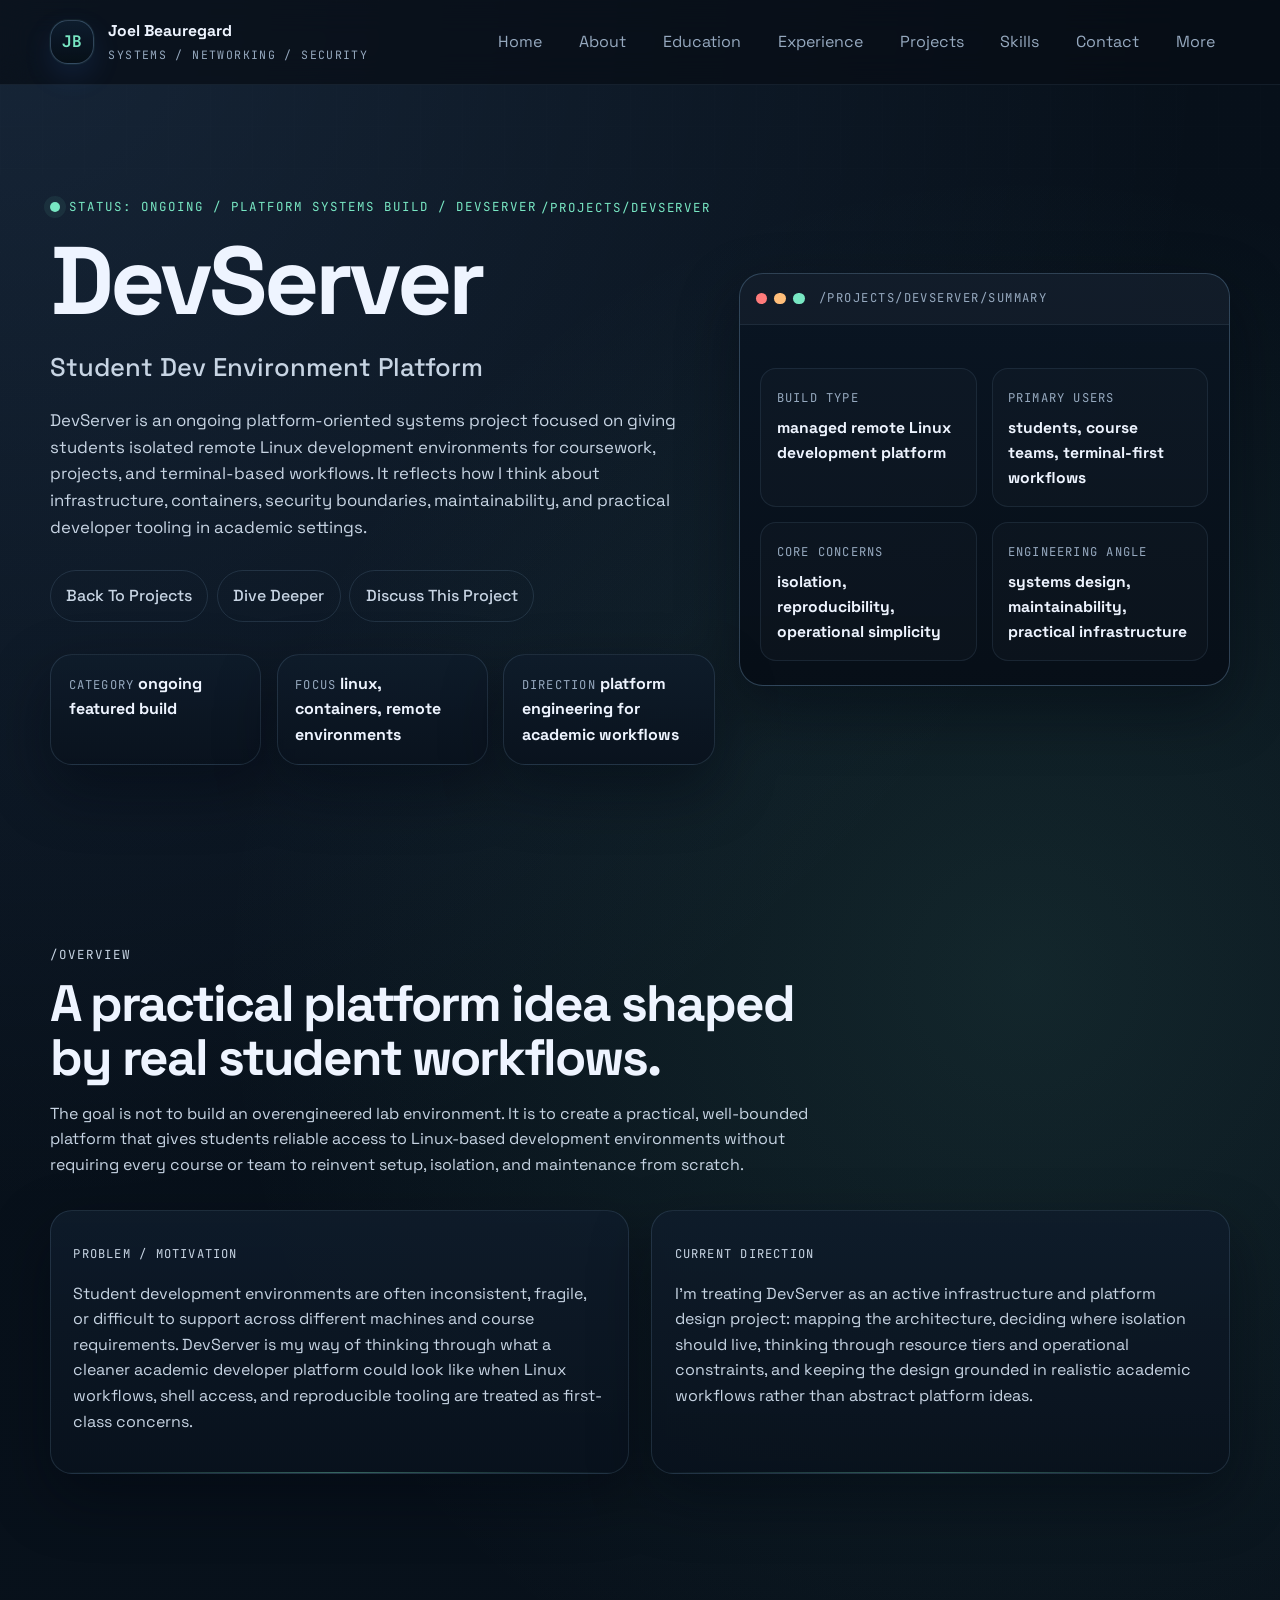
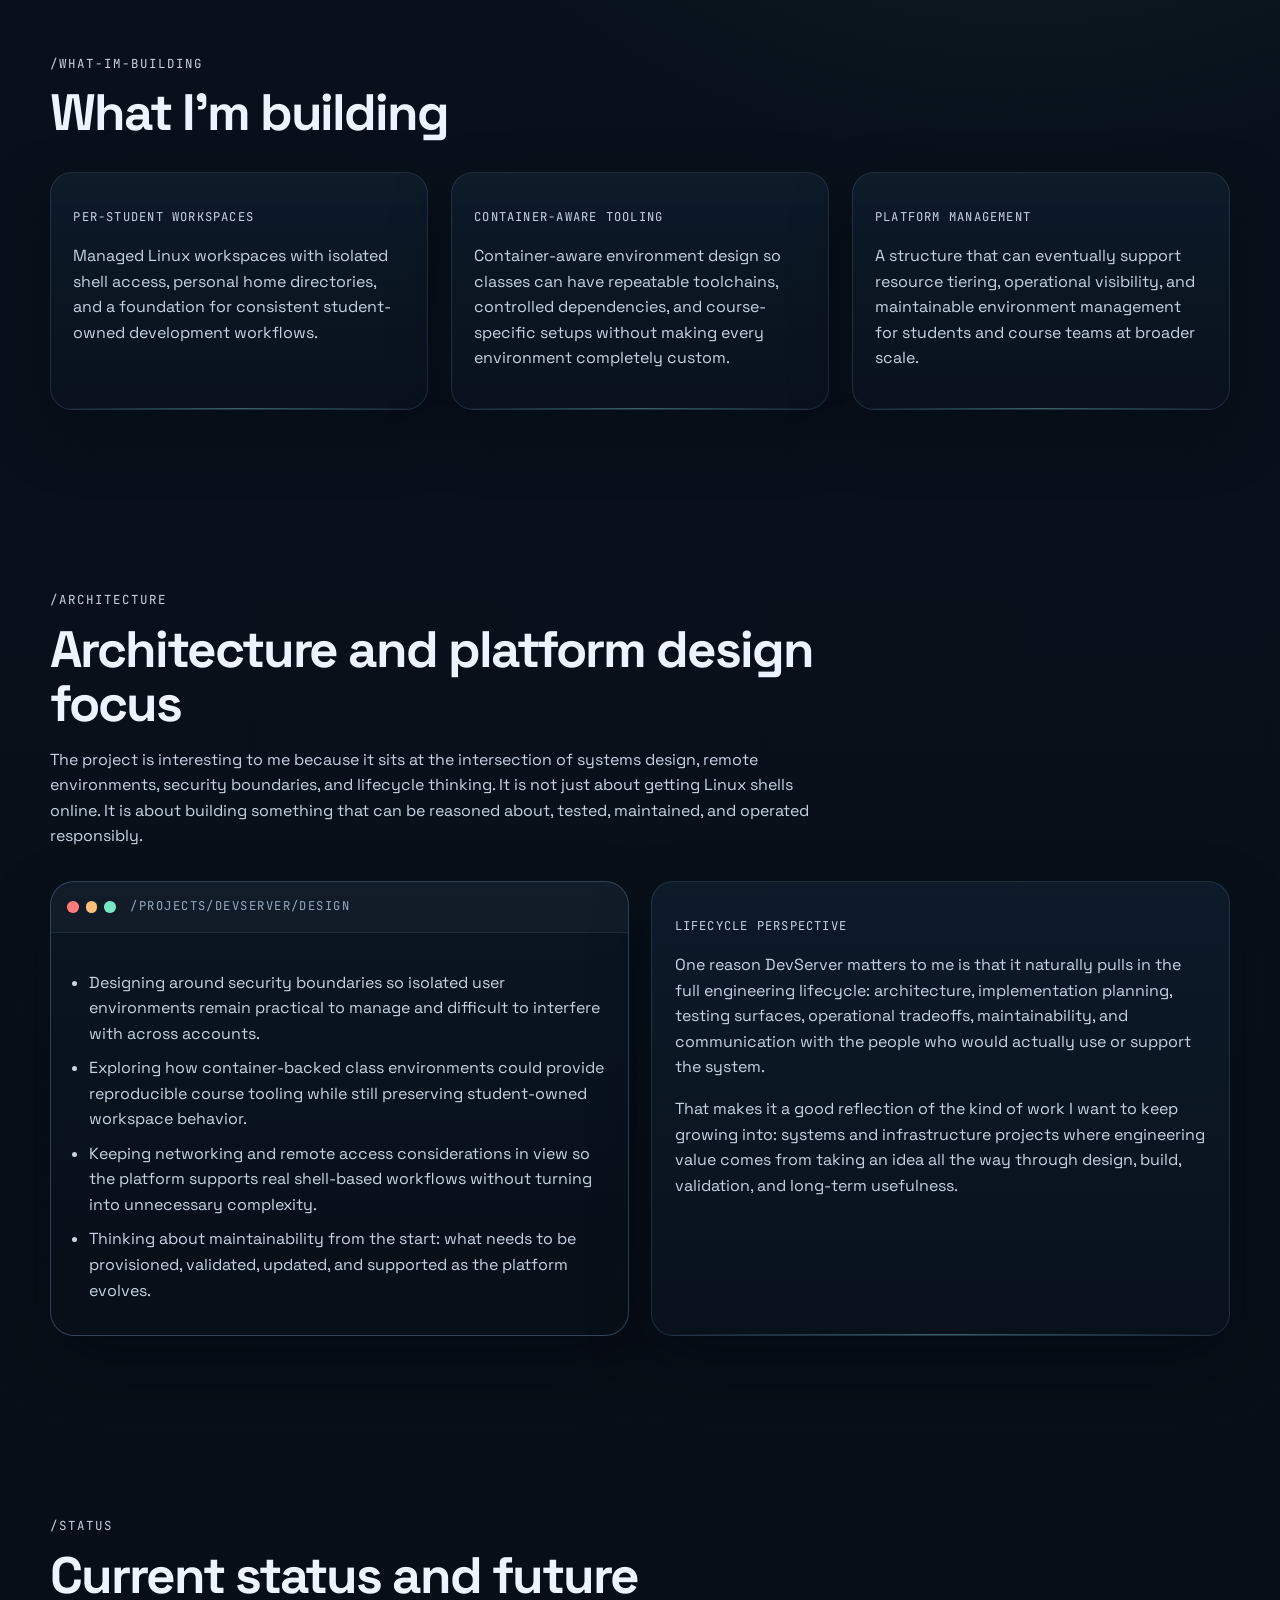
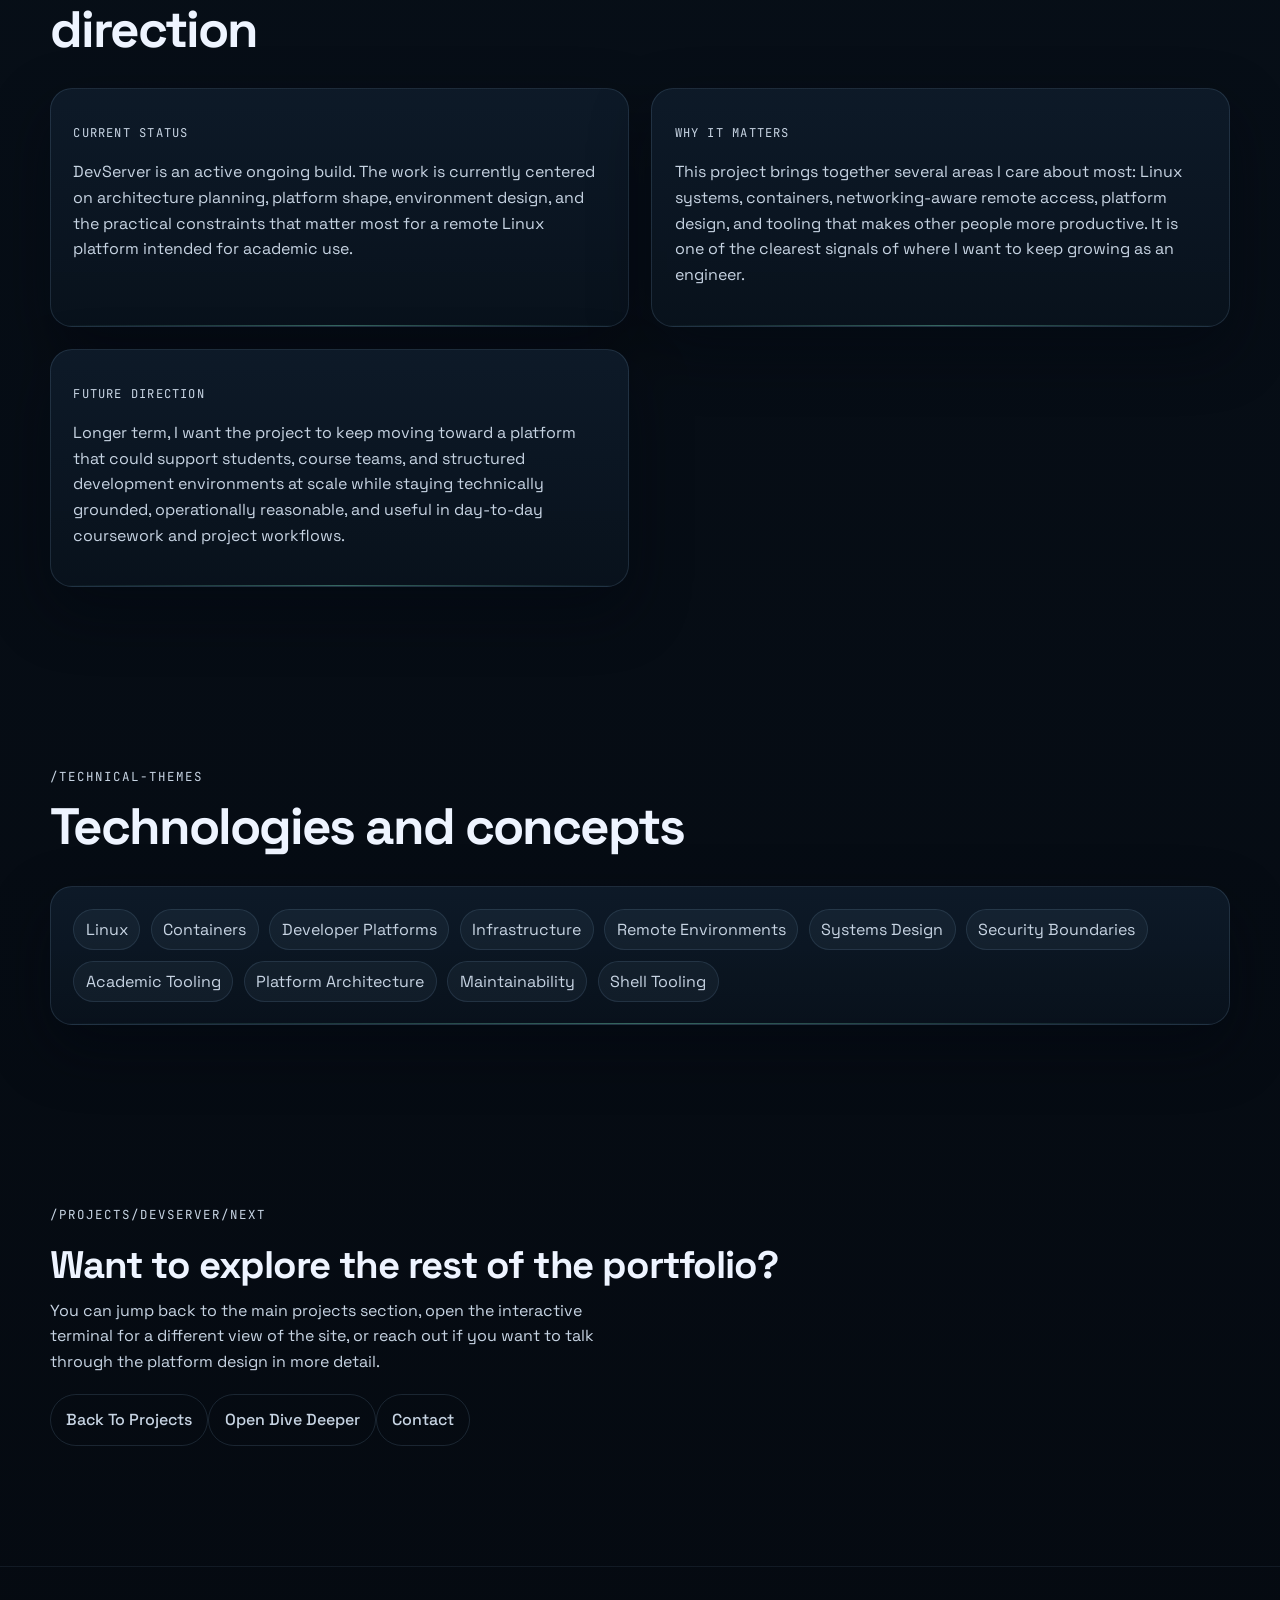
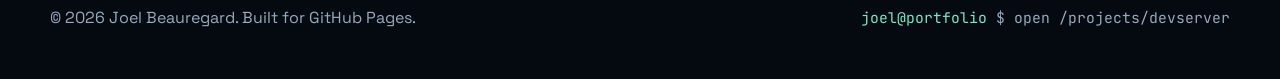
==== projects/devserver/index.html @ 2fd23ea9 "Added devserver page" ====
<!DOCTYPE html>
<html lang="en">
<head>
  <meta charset="UTF-8">
  <meta name="viewport" content="width=device-width, initial-scale=1.0">
  <meta
    name="description"
    content="DevServer is Joel Beauregard's ongoing student developer environment platform focused on isolated, unified, and remote Linux workspaces, containers, platform design, and practical academic developer tooling."
  >
  <title>Joel Beauregard | DevServer</title>
  <link rel="preconnect" href="https://fonts.googleapis.com">
  <link rel="preconnect" href="https://fonts.gstatic.com" crossorigin>
  <link
    href="https://fonts.googleapis.com/css2?family=Space+Grotesk:wght@400;500;700&family=JetBrains+Mono:wght@400;500;700&display=swap"
    rel="stylesheet"
  >
  <link rel="stylesheet" href="../../styles.css?v=20260318a">
</head>
<body>
  <div class="page-shell">
    <header class="site-header" id="top">
      <nav class="nav container" aria-label="Primary">
        <a class="brand" href="../../index.html" aria-label="Joel Beauregard home">
          <span class="brand-mark">JB</span>
          <span class="brand-text">
            <strong>Joel Beauregard</strong>
            <span>systems / networking / security</span>
          </span>
        </a>

        <button
          class="nav-toggle"
          type="button"
          aria-expanded="false"
          aria-controls="nav-menu"
          aria-label="Toggle navigation"
        >
          <span></span>
          <span></span>
          <span></span>
        </button>

        <div class="nav-menu" id="nav-menu">
          <a href="../../index.html">Home</a>
          <a href="../../index.html#about">About</a>
          <a href="../../index.html#education">Education</a>
          <a href="../../index.html#experience">Experience</a>
          <a href="../../index.html#projects">Projects</a>
          <a href="../../index.html#skills">Skills</a>
          <a href="../../index.html#contact">Contact</a>
          <details class="nav-dropdown">
            <summary>More</summary>
            <div class="nav-dropdown-menu">
              <a class="active" href="./">DevServer</a>
              <a href="../../dive-deeper.html">Dive Deeper</a>
            </div>
          </details>
        </div>
      </nav>
    </header>

    <main>
      <section class="hero section" aria-labelledby="devserver-title">
        <div class="container project-detail-hero">
          <div class="hero-copy">
            <p class="section-kicker">
              <span class="status-dot"></span>
              status: ongoing / platform systems build / devserver
            </p>
            <p class="section-label">/projects/devserver</p>
            <h1 id="devserver-title">DevServer</h1>
            <p class="hero-headline">Student Dev Environment Platform</p>
            <p class="hero-summary">
              DevServer is an ongoing platform-oriented systems project focused on giving students isolated remote Linux development environments for coursework, projects, and terminal-based workflows. It reflects how I think about infrastructure, containers, security boundaries, maintainability, and practical developer tooling in academic settings.
            </p>

            <div class="hero-cta">
              <a class="button button-primary" href="../../index.html#projects">Back To Projects</a>
              <a class="button button-secondary" href="../../dive-deeper.html">Dive Deeper</a>
              <a class="button button-ghost" href="../../index.html#contact">Discuss This Project</a>
            </div>

            <ul class="hero-metrics" aria-label="DevServer highlights">
              <li>
                <span class="metric-label">category</span>
                <strong>ongoing featured build</strong>
              </li>
              <li>
                <span class="metric-label">focus</span>
                <strong>linux, containers, remote environments</strong>
              </li>
              <li>
                <span class="metric-label">direction</span>
                <strong>platform engineering for academic workflows</strong>
              </li>
            </ul>
          </div>

          <aside class="terminal-panel hero-panel" aria-label="DevServer summary panel">
            <div class="panel-header">
              <span class="panel-dot panel-dot-red"></span>
              <span class="panel-dot panel-dot-amber"></span>
              <span class="panel-dot panel-dot-green"></span>
              <span class="panel-title">/projects/devserver/summary</span>
            </div>
            <div class="panel-body">
              <div class="status-grid">
                <article>
                  <span class="mini-label">build type</span>
                  <strong>managed remote Linux development platform</strong>
                </article>
                <article>
                  <span class="mini-label">primary users</span>
                  <strong>students, course teams, terminal-first workflows</strong>
                </article>
                <article>
                  <span class="mini-label">core concerns</span>
                  <strong>isolation, reproducibility, operational simplicity</strong>
                </article>
                <article>
                  <span class="mini-label">engineering angle</span>
                  <strong>systems design, maintainability, practical infrastructure</strong>
                </article>
              </div>
            </div>
          </aside>
        </div>
      </section>

      <section class="section" aria-labelledby="overview-title">
        <div class="container">
          <div class="section-heading">
            <p class="section-label">/overview</p>
            <h2 id="overview-title">A practical platform idea shaped by real student workflows.</h2>
            <p>
              The goal is not to build an overengineered lab environment. It is to create a practical, well-bounded platform that gives students reliable access to Linux-based development environments without requiring every course or team to reinvent setup, isolation, and maintenance from scratch.
            </p>
          </div>

          <div class="detail-grid">
            <article class="surface-card reveal">
              <p class="card-label">Problem / Motivation</p>
              <p>
                Student development environments are often inconsistent, fragile, or difficult to support across different machines and course requirements. DevServer is my way of thinking through what a cleaner academic developer platform could look like when Linux workflows, shell access, and reproducible tooling are treated as first-class concerns.
              </p>
            </article>

            <article class="surface-card reveal">
              <p class="card-label">Current Direction</p>
              <p>
                I’m treating DevServer as an active infrastructure and platform design project: mapping the architecture, deciding where isolation should live, thinking through resource tiers and operational constraints, and keeping the design grounded in realistic academic workflows rather than abstract platform ideas.
              </p>
            </article>
          </div>
        </div>
      </section>

      <section class="section" aria-labelledby="building-title">
        <div class="container">
          <div class="section-heading">
            <p class="section-label">/what-im-building</p>
            <h2 id="building-title">What I’m building</h2>
          </div>

          <div class="detail-grid detail-grid-three">
            <article class="surface-card reveal">
              <p class="card-label">Per-Student Workspaces</p>
              <p>
                Managed Linux workspaces with isolated shell access, personal home directories, and a foundation for consistent student-owned development workflows.
              </p>
            </article>

            <article class="surface-card reveal">
              <p class="card-label">Container-Aware Tooling</p>
              <p>
                Container-aware environment design so classes can have repeatable toolchains, controlled dependencies, and course-specific setups without making every environment completely custom.
              </p>
            </article>

            <article class="surface-card reveal">
              <p class="card-label">Platform Management</p>
              <p>
                A structure that can eventually support resource tiering, operational visibility, and maintainable environment management for students and course teams at broader scale.
              </p>
            </article>
          </div>
        </div>
      </section>

      <section class="section" aria-labelledby="architecture-title">
        <div class="container">
          <div class="section-heading">
            <p class="section-label">/architecture</p>
            <h2 id="architecture-title">Architecture and platform design focus</h2>
            <p>
              The project is interesting to me because it sits at the intersection of systems design, remote environments, security boundaries, and lifecycle thinking. It is not just about getting Linux shells online. It is about building something that can be reasoned about, tested, maintained, and operated responsibly.
            </p>
          </div>

          <div class="detail-grid">
            <article class="terminal-panel reveal">
              <div class="panel-header">
                <span class="panel-dot panel-dot-red"></span>
                <span class="panel-dot panel-dot-amber"></span>
                <span class="panel-dot panel-dot-green"></span>
                <span class="panel-title">/projects/devserver/design</span>
              </div>
              <div class="panel-body">
                <ul class="experience-points">
                  <li>Designing around security boundaries so isolated user environments remain practical to manage and difficult to interfere with across accounts.</li>
                  <li>Exploring how container-backed class environments could provide reproducible course tooling while still preserving student-owned workspace behavior.</li>
                  <li>Keeping networking and remote access considerations in view so the platform supports real shell-based workflows without turning into unnecessary complexity.</li>
                  <li>Thinking about maintainability from the start: what needs to be provisioned, validated, updated, and supported as the platform evolves.</li>
                </ul>
              </div>
            </article>

            <article class="surface-card reveal">
              <p class="card-label">Lifecycle Perspective</p>
              <p>
                One reason DevServer matters to me is that it naturally pulls in the full engineering lifecycle: architecture, implementation planning, testing surfaces, operational tradeoffs, maintainability, and communication with the people who would actually use or support the system.
              </p>
              <p>
                That makes it a good reflection of the kind of work I want to keep growing into: systems and infrastructure projects where engineering value comes from taking an idea all the way through design, build, validation, and long-term usefulness.
              </p>
            </article>
          </div>
        </div>
      </section>

      <section class="section" aria-labelledby="status-title">
        <div class="container">
          <div class="section-heading">
            <p class="section-label">/status</p>
            <h2 id="status-title">Current status and future direction</h2>
          </div>

          <div class="detail-grid">
            <article class="surface-card reveal">
              <p class="card-label">Current Status</p>
              <p>
                DevServer is an active ongoing build. The work is currently centered on architecture planning, platform shape, environment design, and the practical constraints that matter most for a remote Linux platform intended for academic use.
              </p>
            </article>

            <article class="surface-card reveal">
              <p class="card-label">Why It Matters</p>
              <p>
                This project brings together several areas I care about most: Linux systems, containers, networking-aware remote access, platform design, and tooling that makes other people more productive. It is one of the clearest signals of where I want to keep growing as an engineer.
              </p>
            </article>

            <article class="surface-card reveal">
              <p class="card-label">Future Direction</p>
              <p>
                Longer term, I want the project to keep moving toward a platform that could support students, course teams, and structured development environments at scale while staying technically grounded, operationally reasonable, and useful in day-to-day coursework and project workflows.
              </p>
            </article>
          </div>
        </div>
      </section>

      <section class="section" aria-labelledby="stack-title">
        <div class="container">
          <div class="section-heading">
            <p class="section-label">/technical-themes</p>
            <h2 id="stack-title">Technologies and concepts</h2>
          </div>

          <article class="surface-card reveal">
            <div class="tech-tags" aria-label="DevServer themes">
              <span>Linux</span>
              <span>Containers</span>
              <span>Developer Platforms</span>
              <span>Infrastructure</span>
              <span>Remote Environments</span>
              <span>Systems Design</span>
              <span>Security Boundaries</span>
              <span>Academic Tooling</span>
              <span>Platform Architecture</span>
              <span>Maintainability</span>
              <span>Shell Tooling</span>
            </div>
          </article>
        </div>
      </section>

      <section class="section" aria-labelledby="devserver-cta-title">
        <div class="container">
          <div class="section-heading explore-copy reveal">
            <p class="section-label">/projects/devserver/next</p>
            <h2 id="devserver-cta-title">Want to explore the rest of the portfolio?</h2>
            <p>
              You can jump back to the main projects section, open the interactive terminal for a different view of the site, or reach out if you want to talk through the platform design in more detail.
            </p>
            <div class="explore-actions">
              <a class="button button-primary" href="../../index.html#projects">Back To Projects</a>
              <a class="button button-secondary" href="../../dive-deeper.html">Open Dive Deeper</a>
              <a class="button button-ghost" href="../../index.html#contact">Contact</a>
            </div>
          </div>
        </div>
      </section>
    </main>

    <footer class="site-footer">
      <div class="container footer-content">
        <p>&copy; <span id="year"></span> Joel Beauregard. Built for GitHub Pages.</p>
        <p class="footer-accent">
          <span class="prompt-user">joel@portfolio</span>
          <span class="prompt-symbol">$</span>
          <span>open /projects/devserver</span>
        </p>
      </div>
    </footer>
  </div>

  <script src="../../script.js?v=20260318a"></script>
</body>
</html>
---- styles.css ----
:root {
  --bg: #08111b;
  --bg-elevated: rgba(9, 19, 31, 0.88);
  --bg-soft: rgba(13, 27, 41, 0.74);
  --surface: rgba(15, 28, 43, 0.88);
  --surface-strong: rgba(18, 34, 52, 0.98);
  --border: rgba(117, 151, 181, 0.2);
  --border-strong: rgba(139, 182, 221, 0.3);
  --text: #eef4ff;
  --text-muted: #96a9bf;
  --text-soft: #c7d4e3;
  --accent: #78e7c3;
  --accent-strong: #7db4ff;
  --accent-warm: #ffbe7a;
  --danger: #ff7b7b;
  --shadow: 0 24px 60px rgba(2, 7, 16, 0.45);
  --glow: 0 0 0 1px rgba(120, 231, 195, 0.06), 0 12px 30px rgba(64, 128, 255, 0.12);
  --radius: 22px;
  --radius-sm: 14px;
  --container: 1180px;
  --header-height: 84px;
  --transition: 180ms ease;
}

*,
*::before,
*::after {
  box-sizing: border-box;
}

html {
  scroll-behavior: smooth;
}

section[id] {
  scroll-margin-top: calc(var(--header-height) + 1.5rem);
}

body {
  margin: 0;
  min-width: 320px;
  font-family: "Space Grotesk", sans-serif;
  color: var(--text);
  background:
    radial-gradient(circle at top left, rgba(125, 180, 255, 0.13), transparent 24%),
    radial-gradient(circle at 80% 20%, rgba(120, 231, 195, 0.1), transparent 20%),
    linear-gradient(180deg, #07101a 0%, #08111b 42%, #050a11 100%);
  line-height: 1.6;
}

body::before {
  content: "";
  position: fixed;
  inset: 0;
  pointer-events: none;
  background:
    linear-gradient(rgba(255, 255, 255, 0.018) 1px, transparent 1px),
    linear-gradient(90deg, rgba(255, 255, 255, 0.018) 1px, transparent 1px);
  background-size: 42px 42px;
  mask-image: linear-gradient(180deg, rgba(255, 255, 255, 0.38), transparent 92%);
  z-index: -2;
}

body::after {
  content: "";
  position: fixed;
  inset: 0;
  pointer-events: none;
  background-image: radial-gradient(rgba(255, 255, 255, 0.045) 0.6px, transparent 0.6px);
  background-size: 10px 10px;
  opacity: 0.13;
  z-index: -1;
}

a {
  color: inherit;
  text-decoration: none;
}

img {
  max-width: 100%;
  display: block;
}

button,
a {
  -webkit-tap-highlight-color: transparent;
}

button,
input,
textarea,
select {
  font: inherit;
}

:focus-visible {
  outline: 2px solid var(--accent);
  outline-offset: 3px;
}

.page-shell {
  position: relative;
}

.container {
  width: min(calc(100% - 2rem), var(--container));
  margin: 0 auto;
}

.section {
  padding: 5.5rem 0;
  position: relative;
}

.section-heading {
  max-width: 780px;
  margin-bottom: 2rem;
}

.section-label,
.section-kicker,
.card-label,
.mini-label,
.project-tag,
.project-path,
.metric-label,
.panel-title,
.footer-accent,
.timeline-badge,
.role-org,
.brand-text span {
  font-family: "JetBrains Mono", monospace;
}

.section-label,
.section-kicker {
  display: inline-flex;
  align-items: center;
  gap: 0.55rem;
  margin: 0 0 0.8rem;
  font-size: 0.78rem;
  text-transform: uppercase;
  letter-spacing: 0.16em;
  color: var(--accent);
  white-space: nowrap;
}

.section-heading h2,
.hero h1 {
  margin: 0;
  line-height: 1.05;
  letter-spacing: -0.04em;
}

.hero h1 {
  font-size: clamp(3rem, 8vw, 6rem);
}

.section-heading h2 {
  font-size: clamp(2rem, 4vw, 3.4rem);
  margin-bottom: 0.9rem;
}

.section-heading p,
.hero-summary,
.surface-card p,
.project-card p,
.contact-card span,
.experience-feature p,
.education-card p {
  color: var(--text-soft);
}

.site-header {
  position: sticky;
  top: 0;
  z-index: 30;
  backdrop-filter: blur(16px);
  background: rgba(7, 13, 21, 0.72);
  border-bottom: 1px solid rgba(117, 151, 181, 0.12);
}

.nav {
  min-height: var(--header-height);
  display: flex;
  align-items: center;
  justify-content: space-between;
  gap: 1rem;
}

.brand {
  display: inline-flex;
  align-items: center;
  gap: 0.9rem;
}

.brand-mark {
  width: 2.75rem;
  height: 2.75rem;
  display: grid;
  place-items: center;
  border-radius: 18px;
  border: 1px solid var(--border-strong);
  background: linear-gradient(180deg, rgba(14, 30, 46, 0.95), rgba(7, 15, 24, 0.88));
  box-shadow: var(--glow);
  font-family: "JetBrains Mono", monospace;
  font-weight: 700;
  color: var(--accent);
}

.brand-text {
  display: grid;
  gap: 0.1rem;
}

.brand-text strong {
  font-size: 0.98rem;
}

.brand-text span {
  color: var(--text-muted);
  font-size: 0.72rem;
  letter-spacing: 0.12em;
  text-transform: uppercase;
}

.nav-menu {
  display: flex;
  align-items: center;
  gap: 0.4rem;
}

.nav-menu a {
  padding: 0.75rem 0.95rem;
  border-radius: 999px;
  color: var(--text-muted);
  transition: color var(--transition), background var(--transition), transform var(--transition);
}

.nav-menu a:hover,
.nav-menu a.active,
.nav-dropdown summary:hover,
.nav-dropdown.has-active summary {
  color: var(--text);
  background: rgba(120, 231, 195, 0.08);
}

.nav-dropdown {
  position: relative;
}

.nav-dropdown summary {
  list-style: none;
  padding: 0.75rem 0.95rem;
  border-radius: 999px;
  color: var(--text-muted);
  cursor: pointer;
  transition: color var(--transition), background var(--transition), transform var(--transition);
}

.nav-dropdown summary::-webkit-details-marker {
  display: none;
}

.nav-dropdown-menu {
  position: absolute;
  top: calc(100% + 0.55rem);
  right: 0;
  min-width: 12rem;
  padding: 0.45rem;
  display: grid;
  gap: 0.2rem;
  background: rgba(9, 17, 27, 0.98);
  border: 1px solid rgba(117, 151, 181, 0.16);
  border-radius: 18px;
  box-shadow: var(--shadow);
}

.nav-dropdown:not([open]) .nav-dropdown-menu {
  display: none;
}

.nav-dropdown-menu a {
  border-radius: 14px;
}

.nav-toggle {
  display: none;
  border: 0;
  padding: 0;
  background: transparent;
  cursor: pointer;
}

.nav-toggle span {
  display: block;
  width: 1.45rem;
  height: 2px;
  margin: 0.28rem 0;
  border-radius: 999px;
  background: var(--text);
}

.hero {
  padding-top: calc(6rem + 1vw);
}

.hero-grid,
.about-grid,
.contact-grid {
  display: grid;
  gap: 1.5rem;
}

.hero-grid {
  grid-template-columns: 1.15fr 0.85fr;
  align-items: center;
}

.hero-grid-home {
  grid-template-columns: minmax(0, 1.38fr) minmax(320px, 0.82fr);
}

.dive-layout {
  display: grid;
  gap: 1.5rem;
}

.hero-copy {
  position: relative;
}

.status-dot {
  width: 0.62rem;
  height: 0.62rem;
  border-radius: 50%;
  background: var(--accent);
  box-shadow: 0 0 0 6px rgba(120, 231, 195, 0.08);
}

.hero-headline {
  max-width: 50ch;
  margin: 1rem 0 1.15rem;
  font-size: clamp(1.1rem, 2vw, 1.65rem);
  font-weight: 500;
  color: var(--text-soft);
  text-wrap: balance;
}

.hero-summary {
  max-width: 64ch;
  font-size: 1.05rem;
}

.hero-cta {
  display: flex;
  flex-wrap: nowrap;
  gap: 0.55rem;
  margin-top: 1.8rem;
}

.button {
  display: inline-flex;
  align-items: center;
  justify-content: center;
  min-height: 3rem;
  padding: 0.76rem 0.95rem;
  border-radius: 999px;
  border: 1px solid rgba(117, 151, 181, 0.2);
  background: rgba(117, 151, 181, 0.08);
  color: var(--text-soft);
  font-weight: 500;
  white-space: nowrap;
  transition: transform var(--transition), background var(--transition), border-color var(--transition), box-shadow var(--transition);
}

.button:hover {
  transform: translateY(-2px);
  background: linear-gradient(135deg, rgba(120, 231, 195, 0.24), rgba(125, 180, 255, 0.22));
  border-color: rgba(120, 231, 195, 0.3);
  box-shadow: var(--glow);
  color: var(--text);
}

.button-primary {
  background: transparent;
  border-color: rgba(117, 151, 181, 0.2);
}

.button-secondary {
  background: transparent;
  border-color: rgba(117, 151, 181, 0.2);
}

.button-ghost {
  background: transparent;
  border-color: rgba(117, 151, 181, 0.2);
  color: var(--text-soft);
}

.hero-metrics {
  display: grid;
  grid-template-columns: repeat(3, minmax(0, 1fr));
  gap: 0.95rem;
  margin: 2rem 0 0;
  padding: 0;
  list-style: none;
}

.hero-metrics li,
.surface-card,
.project-card,
.contact-card {
  background: linear-gradient(180deg, rgba(15, 28, 43, 0.88), rgba(9, 18, 29, 0.92));
  border: 1px solid var(--border);
  border-radius: var(--radius);
  box-shadow: var(--shadow);
}

.hero-metrics li {
  padding: 1rem 1.1rem;
}

.metric-label,
.mini-label,
.card-label,
.project-tag,
.project-path,
.timeline-badge span,
.role-org {
  color: var(--text-muted);
  font-size: 0.76rem;
  letter-spacing: 0.1em;
  text-transform: uppercase;
}

.terminal-panel {
  background: linear-gradient(180deg, rgba(10, 22, 35, 0.97), rgba(7, 15, 24, 0.98));
  border: 1px solid var(--border-strong);
  border-radius: 24px;
  box-shadow: var(--shadow);
  overflow: hidden;
}

.panel-header {
  display: flex;
  align-items: center;
  gap: 0.45rem;
  padding: 0.95rem 1rem;
  background: rgba(255, 255, 255, 0.03);
  border-bottom: 1px solid rgba(117, 151, 181, 0.12);
}

.panel-dot {
  width: 0.72rem;
  height: 0.72rem;
  border-radius: 50%;
}

.panel-dot-red {
  background: var(--danger);
}

.panel-dot-amber {
  background: var(--accent-warm);
}

.panel-dot-green {
  background: var(--accent);
}

.panel-title {
  margin-left: 0.45rem;
  color: var(--text-muted);
  font-size: 0.76rem;
  letter-spacing: 0.12em;
  text-transform: uppercase;
}

.panel-body {
  padding: 1.3rem 1.3rem 1.45rem;
}

.hero-panel {
  min-width: 0;
}

.prompt-line,
.typed-line,
.footer-accent {
  margin: 0;
  font-size: 0.92rem;
  line-height: 1.7;
}

.prompt-user {
  color: var(--accent);
}

.prompt-divider,
.prompt-symbol {
  color: var(--text-muted);
}

.prompt-path {
  color: var(--accent-strong);
}

.typed-line {
  color: var(--text-soft);
  min-height: 2rem;
  margin-top: 0.25rem;
}

.cursor {
  display: inline-block;
  width: 0.72ch;
  height: 1.15em;
  margin-left: 0.1rem;
  background: var(--accent);
  vertical-align: -0.15em;
  animation: blink 1s steps(1, end) infinite;
}

.terminal-shell {
  display: flex;
  flex-direction: column;
  padding: 0.2rem 0 0;
  border-radius: 18px;
  border: 1px solid rgba(117, 151, 181, 0.14);
  background:
    linear-gradient(180deg, rgba(255, 255, 255, 0.018), transparent 22%),
    rgba(6, 13, 21, 0.92);
}

.terminal-output {
  order: 1;
  display: block;
  height: auto;
  min-height: 0;
  max-height: 18rem;
  padding: 1rem;
  overflow-y: auto;
  scrollbar-width: thin;
  scrollbar-color: rgba(120, 231, 195, 0.35) transparent;
}

.terminal-output.is-empty {
  display: none;
}

.terminal-response,
.terminal-hint {
  font-family: "JetBrains Mono", monospace;
  font-size: 0.88rem;
  line-height: 1.7;
}

.terminal-entry {
  margin: 0 0 0.35rem;
}

.terminal-line {
  display: flex;
  flex-wrap: wrap;
  align-items: baseline;
  gap: 0.28rem;
  margin: 0;
  font-family: "JetBrains Mono", monospace;
  font-size: 0.92rem;
  line-height: 1.7;
  color: var(--text);
}

.terminal-command {
  color: var(--text);
}

.terminal-listing {
  margin-top: 0.1rem;
}

.terminal-list-grid {
  display: grid;
  grid-template-columns: repeat(auto-fit, minmax(11rem, 1fr));
  gap: 0 1.4rem;
}

.terminal-list-item {
  color: #8158ff;
  font-weight: 600;
}

.terminal-list-item.is-file {
  color: #61ddff;
}

.terminal-response {
  margin: 0 0 0.95rem;
  color: var(--text-soft);
  white-space: pre-wrap;
}

.terminal-response a {
  color: var(--accent);
}

.terminal-hint {
  margin: 0 0 0.95rem;
  color: var(--text-muted);
}

.explore-copy {
  max-width: 900px;
}

.explore-copy h2 {
  margin: 0 0 0.75rem;
  font-size: clamp(1.8rem, 3vw, 2.6rem);
  line-height: 1.08;
  letter-spacing: -0.03em;
}

.explore-copy p {
  max-width: 58ch;
  margin: 0 0 1.2rem;
}

.explore-actions {
  display: flex;
}

.dive-copy {
  max-width: 860px;
}

.dive-terminal-section {
  padding-top: 1rem;
}

.dive-terminal-panel {
  max-width: none;
}

.dive-terminal-panel .panel-body {
  padding: 1.4rem;
}

.dive-terminal-heading {
  max-width: 900px;
  margin-bottom: 1rem;
}

.dive-terminal-heading h2 {
  margin: 0;
  font-size: clamp(1.55rem, 2.6vw, 2.4rem);
  line-height: 1.12;
  letter-spacing: -0.03em;
}

.dive-terminal-panel .terminal-output {
  max-height: 32rem;
}

.terminal-form {
  order: 2;
  padding: 0.85rem 1rem 1rem;
}

.terminal-shell.has-output .terminal-form {
  border-top: 1px solid rgba(117, 151, 181, 0.12);
}

.terminal-input-row {
  display: grid;
  grid-template-columns: auto auto auto auto minmax(0, 1fr);
  align-items: center;
  gap: 0.4rem;
  cursor: text;
}

.terminal-input {
  min-width: 0;
  border: 0;
  padding: 0;
  color: var(--text);
  background: transparent;
  caret-color: var(--accent);
  font-family: "JetBrains Mono", monospace;
  font-size: 0.92rem;
}

.terminal-input::placeholder {
  color: rgba(150, 169, 191, 0.7);
}

.terminal-input:focus {
  outline: none;
}

.status-grid {
  display: grid;
  grid-template-columns: repeat(2, minmax(0, 1fr));
  gap: 0.9rem;
  margin-top: 1.4rem;
}

.status-grid article {
  padding: 0.95rem;
  border: 1px solid rgba(117, 151, 181, 0.14);
  border-radius: 16px;
  background: rgba(255, 255, 255, 0.02);
}

.status-grid strong {
  display: block;
  margin-top: 0.4rem;
  font-size: 0.98rem;
}

.about-grid {
  grid-template-columns: 1.3fr 0.9fr;
}

.surface-card,
.project-card,
.contact-card {
  padding: 1.4rem;
  position: relative;
  overflow: hidden;
}

.surface-card::after,
.project-card::after,
.contact-card::after {
  content: "";
  position: absolute;
  inset: auto 0 0;
  height: 1px;
  background: linear-gradient(90deg, transparent, rgba(120, 231, 195, 0.4), transparent);
}

.focus-list,
.experience-points,
.project-points,
.pill-list {
  margin: 1rem 0 0;
  padding-left: 1.1rem;
}

.focus-list li,
.experience-points li,
.project-points li,
.pill-list li {
  color: var(--text-soft);
  margin-bottom: 0.55rem;
}

.experience-stack,
.project-grid {
  display: grid;
  gap: 1.4rem;
}

.experience-feature .panel-body {
  padding: 1.5rem;
}

.experience-meta {
  display: flex;
  justify-content: space-between;
  gap: 1rem;
  align-items: start;
}

.experience-meta h3,
.project-card h3,
.surface-card h3,
.education-card h3 {
  margin: 0.35rem 0 0.25rem;
  font-size: 1.55rem;
}

.timeline-badge {
  display: inline-grid;
  gap: 0.4rem;
  justify-items: end;
}

.timeline-badge span {
  display: inline-flex;
  align-items: center;
  padding: 0.45rem 0.7rem;
  border: 1px solid rgba(120, 231, 195, 0.18);
  border-radius: 999px;
  background: rgba(120, 231, 195, 0.08);
}

.project-card {
  min-height: 100%;
  display: flex;
  flex-direction: column;
  flex: 0 0 min(38rem, 88vw);
  scroll-snap-align: center;
  transform: scale(0.92);
  opacity: 0.72;
  transition: transform var(--transition), border-color var(--transition), box-shadow var(--transition);
}

.project-card:hover,
.contact-card:hover,
.surface-card:hover {
  transform: translateY(-4px);
  border-color: rgba(120, 231, 195, 0.25);
  box-shadow: 0 18px 45px rgba(2, 7, 16, 0.45);
}

.project-card-featured {
  border-color: rgba(120, 231, 195, 0.28);
  box-shadow: var(--shadow), var(--glow);
}

.project-card.is-active {
  transform: scale(1);
  opacity: 1;
  border-color: rgba(120, 231, 195, 0.28);
  box-shadow: var(--shadow), var(--glow);
}

.project-carousel {
  display: grid;
  grid-template-columns: auto minmax(0, 1fr) auto;
  gap: 1rem;
  align-items: center;
}

.project-track {
  display: flex;
  gap: 1rem;
  overflow-x: auto;
  padding: 1.1rem 0.4rem;
  scroll-snap-type: x mandatory;
  scroll-behavior: smooth;
  scrollbar-width: none;
}

.project-track::-webkit-scrollbar {
  display: none;
}

.project-track::before,
.project-track::after {
  content: "";
  flex: 0 0 max(calc(50% - 19rem), 0px);
}

.project-nav {
  width: 3rem;
  height: 3rem;
  display: inline-flex;
  align-items: center;
  justify-content: center;
  border-radius: 999px;
  border: 1px solid rgba(117, 151, 181, 0.2);
  background: rgba(117, 151, 181, 0.08);
  color: var(--text-soft);
  cursor: pointer;
  transition: transform var(--transition), background var(--transition), border-color var(--transition), opacity var(--transition);
}

.project-nav:hover:not(:disabled) {
  transform: translateY(-2px);
  background: linear-gradient(135deg, rgba(120, 231, 195, 0.24), rgba(125, 180, 255, 0.22));
  border-color: rgba(120, 231, 195, 0.3);
}

.project-nav:disabled {
  opacity: 0.45;
  cursor: default;
}

.project-topline,
.project-links,
.tech-tags,
.contact-grid,
.education-card,
.footer-content {
  display: flex;
  gap: 0.8rem;
}

.project-topline,
.project-links {
  justify-content: space-between;
  align-items: center;
  flex-wrap: wrap;
}

.tech-tags,
.pill-list {
  display: flex;
  flex-wrap: wrap;
  gap: 0.65rem;
  list-style: none;
  padding-left: 0;
}

.tech-tags span,
.pill-list li {
  padding: 0.42rem 0.72rem;
  border-radius: 999px;
  border: 1px solid rgba(117, 151, 181, 0.18);
  background: rgba(117, 151, 181, 0.08);
  color: var(--text-soft);
}

.project-links {
  margin-top: 1.2rem;
  padding-top: 0.4rem;
  margin-top: auto;
}

.project-links a,
.contact-card strong {
  font-weight: 500;
}

.project-links a {
  color: var(--accent);
}

.project-subtitle {
  margin: 0 0 0.8rem;
  font-family: "JetBrains Mono", monospace;
  font-size: 0.82rem;
  letter-spacing: 0.12em;
  text-transform: uppercase;
  color: var(--text-muted);
}

.project-detail-hero {
  display: grid;
  grid-template-columns: minmax(0, 1.15fr) minmax(320px, 0.85fr);
  gap: 1.5rem;
  align-items: center;
}

.detail-grid {
  display: grid;
  grid-template-columns: repeat(2, minmax(0, 1fr));
  gap: 1.4rem;
}

.detail-grid-three {
  grid-template-columns: repeat(3, minmax(0, 1fr));
}

.skills-carousel {
  display: grid;
  grid-template-columns: auto minmax(0, 1fr) auto;
  gap: 1rem;
  align-items: center;
}

.skills-track {
  display: flex;
  gap: 1rem;
  overflow-x: auto;
  padding: 1.1rem 0.4rem;
  scroll-snap-type: x mandatory;
  scroll-behavior: smooth;
  scrollbar-width: none;
}

.skills-track::-webkit-scrollbar {
  display: none;
}

.skills-track::before,
.skills-track::after {
  content: "";
  flex: 0 0 max(calc(50% - 11.5rem), 0px);
}

.skills-card {
  flex: 0 0 min(23rem, 78vw);
  scroll-snap-align: center;
  transform: scale(0.92);
  opacity: 0.72;
  transition: transform var(--transition), opacity var(--transition), border-color var(--transition), box-shadow var(--transition);
}

.skills-card.is-active {
  transform: scale(1);
  opacity: 1;
  border-color: rgba(120, 231, 195, 0.28);
  box-shadow: var(--shadow), var(--glow);
}

.skills-nav {
  width: 3rem;
  height: 3rem;
  display: inline-flex;
  align-items: center;
  justify-content: center;
  border-radius: 999px;
  border: 1px solid rgba(117, 151, 181, 0.2);
  background: rgba(117, 151, 181, 0.08);
  color: var(--text-soft);
  cursor: pointer;
  transition: transform var(--transition), background var(--transition), border-color var(--transition), opacity var(--transition);
}

.skills-nav:hover:not(:disabled) {
  transform: translateY(-2px);
  background: linear-gradient(135deg, rgba(120, 231, 195, 0.24), rgba(125, 180, 255, 0.22));
  border-color: rgba(120, 231, 195, 0.3);
}

.skills-nav:disabled {
  opacity: 0.45;
  cursor: default;
}

.education-card,
.contact-grid {
  align-items: stretch;
}

.education-card {
  justify-content: space-between;
  gap: 1.5rem;
  display: grid;
  grid-template-columns: minmax(260px, 0.9fr) minmax(0, 1.4fr);
}

.education-meta {
  min-width: 0;
  max-width: 42rem;
}

.education-meta p {
  margin: 0.45rem 0;
}

.education-meta span {
  color: var(--text-muted);
}

.education-coursework strong {
  display: inline-block;
  max-width: 38rem;
}

.contact-grid {
  display: grid;
  grid-template-columns: repeat(3, minmax(0, 1fr));
}

.contact-card {
  display: grid;
  gap: 0.4rem;
}

.site-footer {
  padding: 1.4rem 0 2rem;
  border-top: 1px solid rgba(117, 151, 181, 0.12);
}

.footer-content {
  justify-content: space-between;
  align-items: center;
  flex-wrap: wrap;
  color: var(--text-muted);
}

.reveal {
  opacity: 0;
  transform: translateY(22px);
  transition: opacity 650ms ease, transform 650ms ease;
}

.reveal.is-visible {
  opacity: 1;
  transform: translateY(0);
}

@keyframes blink {
  50% {
    opacity: 0;
  }
}

@media (max-width: 1080px) {
  .hero-grid,
  .project-detail-hero,
  .about-grid,
  .detail-grid,
  .contact-grid,
  .education-card {
    grid-template-columns: 1fr;
  }

  .hero-grid-home {
    grid-template-columns: 1fr;
  }

  .project-card-featured,
  .project-card:not(.project-card-featured),
  .project-card-placeholder {
    grid-column: span 12;
  }

  .hero-metrics {
    grid-template-columns: 1fr;
  }
}

@media (max-width: 860px) {
  :root {
    --header-height: 74px;
  }

  .section {
    padding: 4.4rem 0;
  }

  .nav-toggle {
    display: inline-block;
  }

  .nav-menu {
    position: absolute;
    top: calc(100% + 0.75rem);
    right: 1rem;
    width: min(88vw, 320px);
    padding: 0.7rem;
    display: grid;
    gap: 0.2rem;
    background: rgba(9, 17, 27, 0.98);
    border: 1px solid rgba(117, 151, 181, 0.16);
    border-radius: 20px;
    box-shadow: var(--shadow);
    opacity: 0;
    visibility: hidden;
    transform: translateY(-8px);
    transition: opacity var(--transition), visibility var(--transition), transform var(--transition);
  }

  .nav-menu.is-open {
    opacity: 1;
    visibility: visible;
    transform: translateY(0);
  }

  .nav-menu a {
    border-radius: 14px;
  }

  .nav-dropdown {
    width: 100%;
  }

  .nav-dropdown summary {
    border-radius: 14px;
  }

  .nav-dropdown-menu {
    position: static;
    min-width: 0;
    margin-top: 0.35rem;
  }

  .experience-meta {
    flex-direction: column;
  }

  .timeline-badge {
    justify-items: start;
  }

  .status-grid {
    grid-template-columns: 1fr;
  }

  .section-kicker {
    white-space: normal;
  }

}

@media (max-width: 640px) {
  .container {
    width: min(calc(100% - 1.25rem), var(--container));
  }

  .hero {
    padding-top: 4.3rem;
  }

  .hero-headline {
    max-width: 15ch;
  }

  .hero-cta {
    display: grid;
    grid-template-columns: 1fr 1fr;
    gap: 0.8rem;
  }

  .skills-carousel {
    grid-template-columns: 1fr;
  }

  .project-carousel {
    grid-template-columns: 1fr;
  }

  .skills-nav {
    display: none;
  }

  .project-nav {
    display: none;
  }

  .skills-track {
    padding-inline: 0;
  }

  .project-track {
    padding-inline: 0;
  }

  .skills-card {
    flex-basis: 86vw;
  }

  .project-card {
    flex-basis: 90vw;
  }

  .button {
    width: 100%;
  }

  .project-topline,
  .project-links,
  .footer-content {
    flex-direction: column;
    align-items: flex-start;
  }

  .terminal-output {
    min-height: 11rem;
    max-height: 16rem;
  }

  .terminal-input-row {
    grid-template-columns: auto auto auto auto minmax(0, 1fr);
    gap: 0.3rem;
    font-size: 0.85rem;
  }

  .dive-terminal-panel .terminal-output {
    min-height: 16rem;
    max-height: 24rem;
  }
}

@media (prefers-reduced-motion: reduce) {
  html {
    scroll-behavior: auto;
  }

  *,
  *::before,
  *::after {
    animation-duration: 0.01ms !important;
    animation-iteration-count: 1 !important;
    transition-duration: 0.01ms !important;
    scroll-behavior: auto !important;
  }

  .reveal {
    opacity: 1;
    transform: none;
  }
}
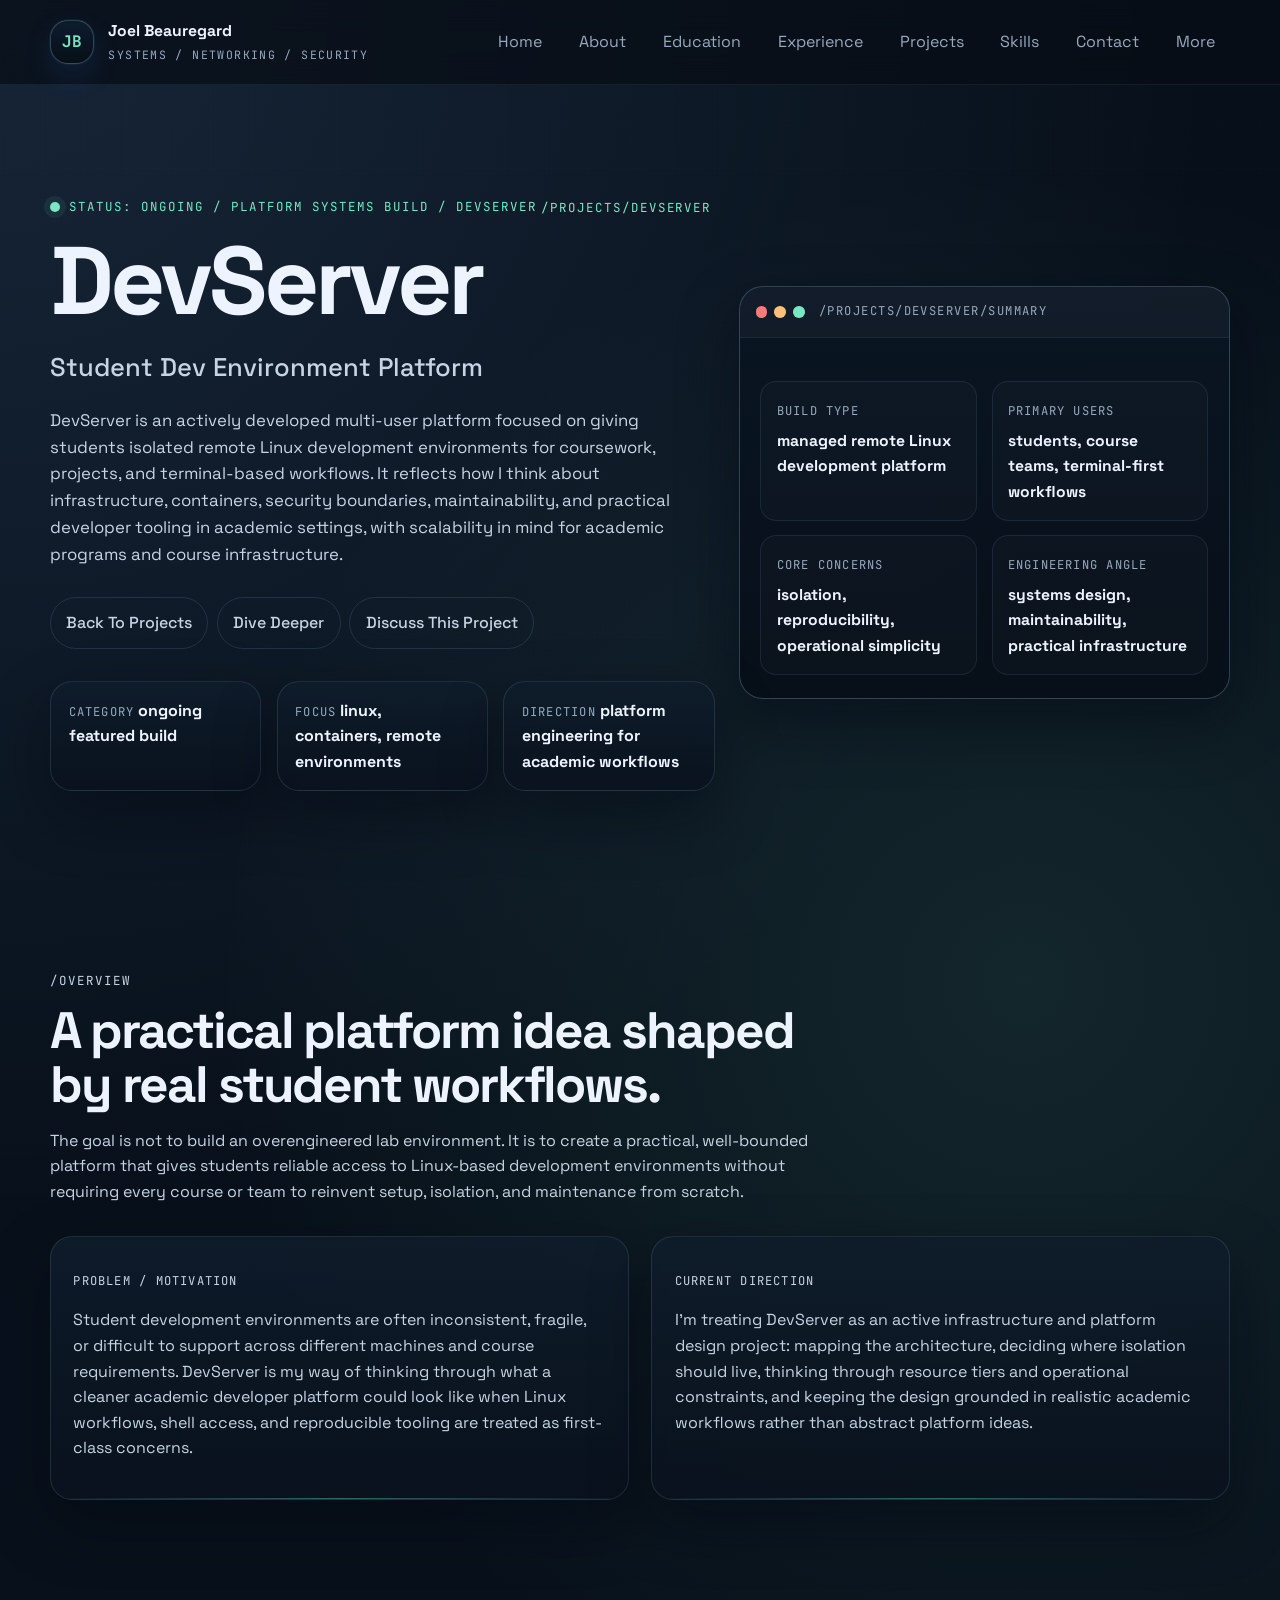
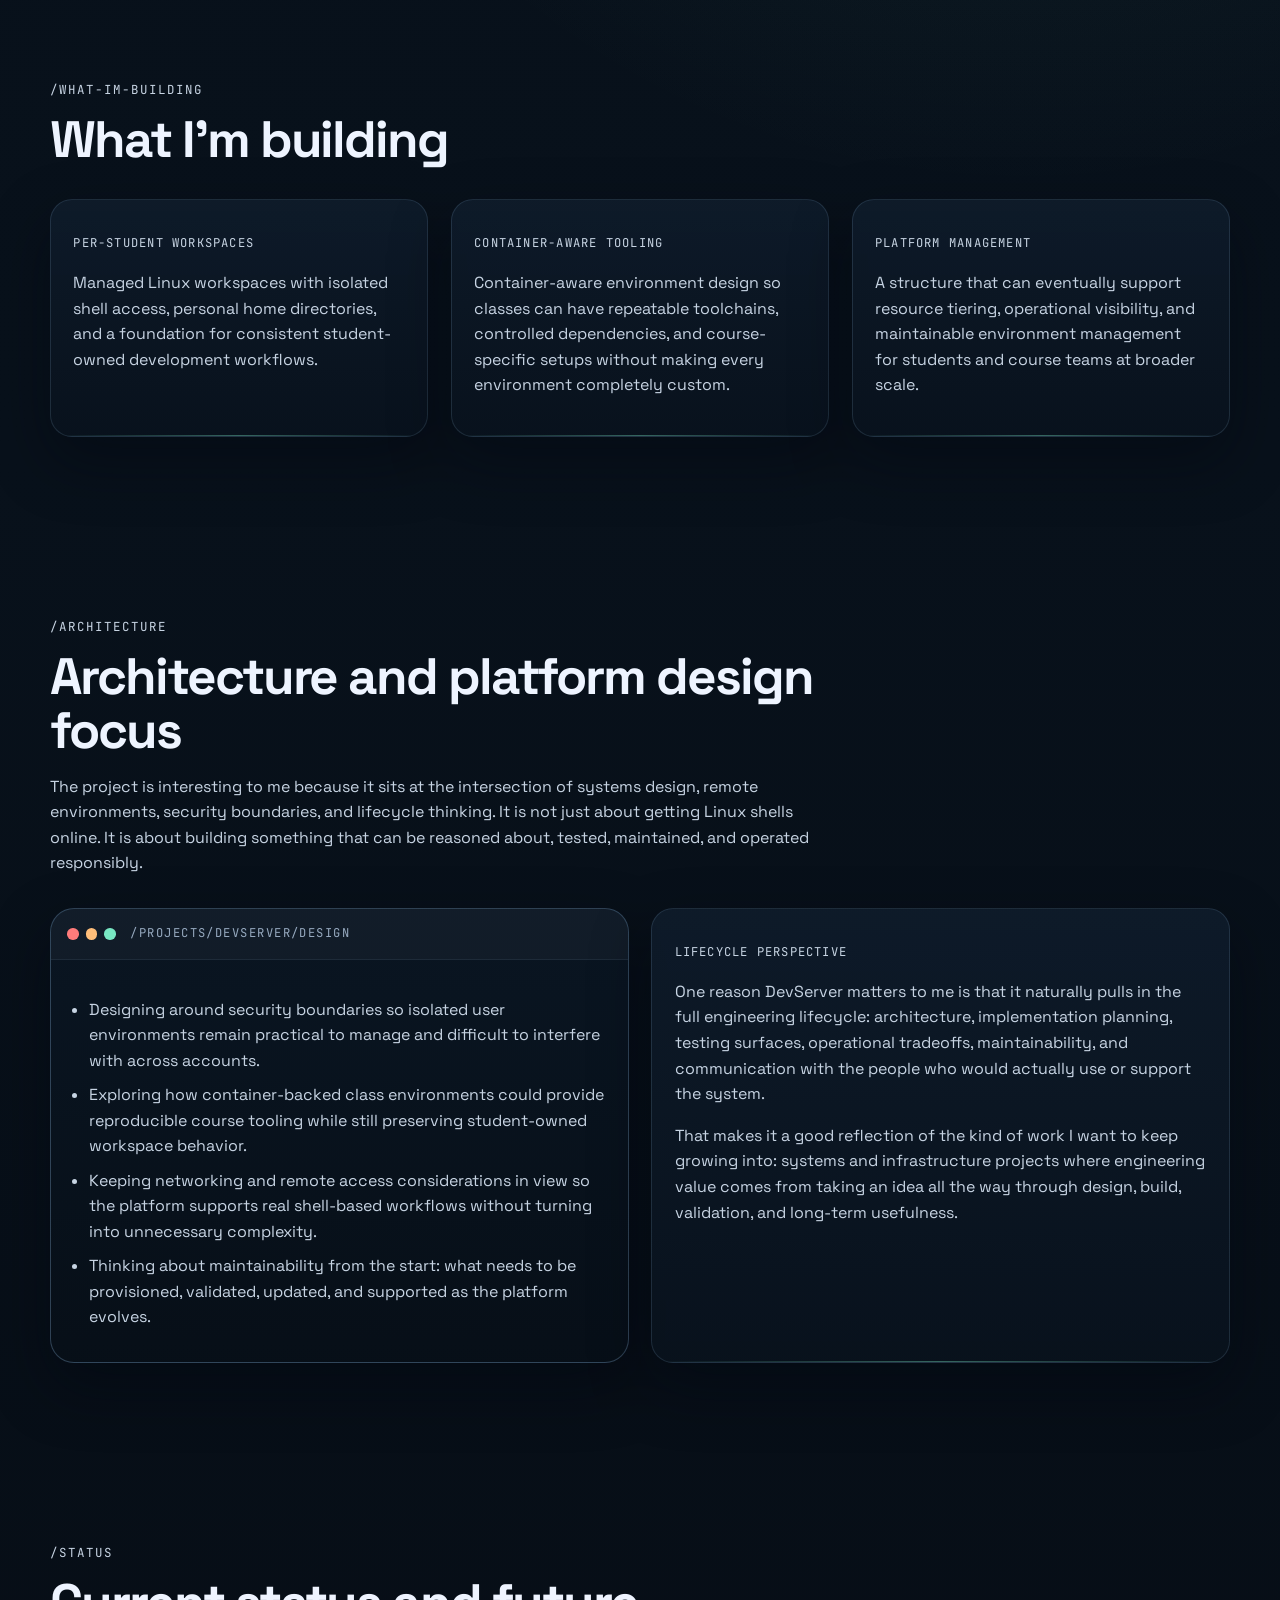
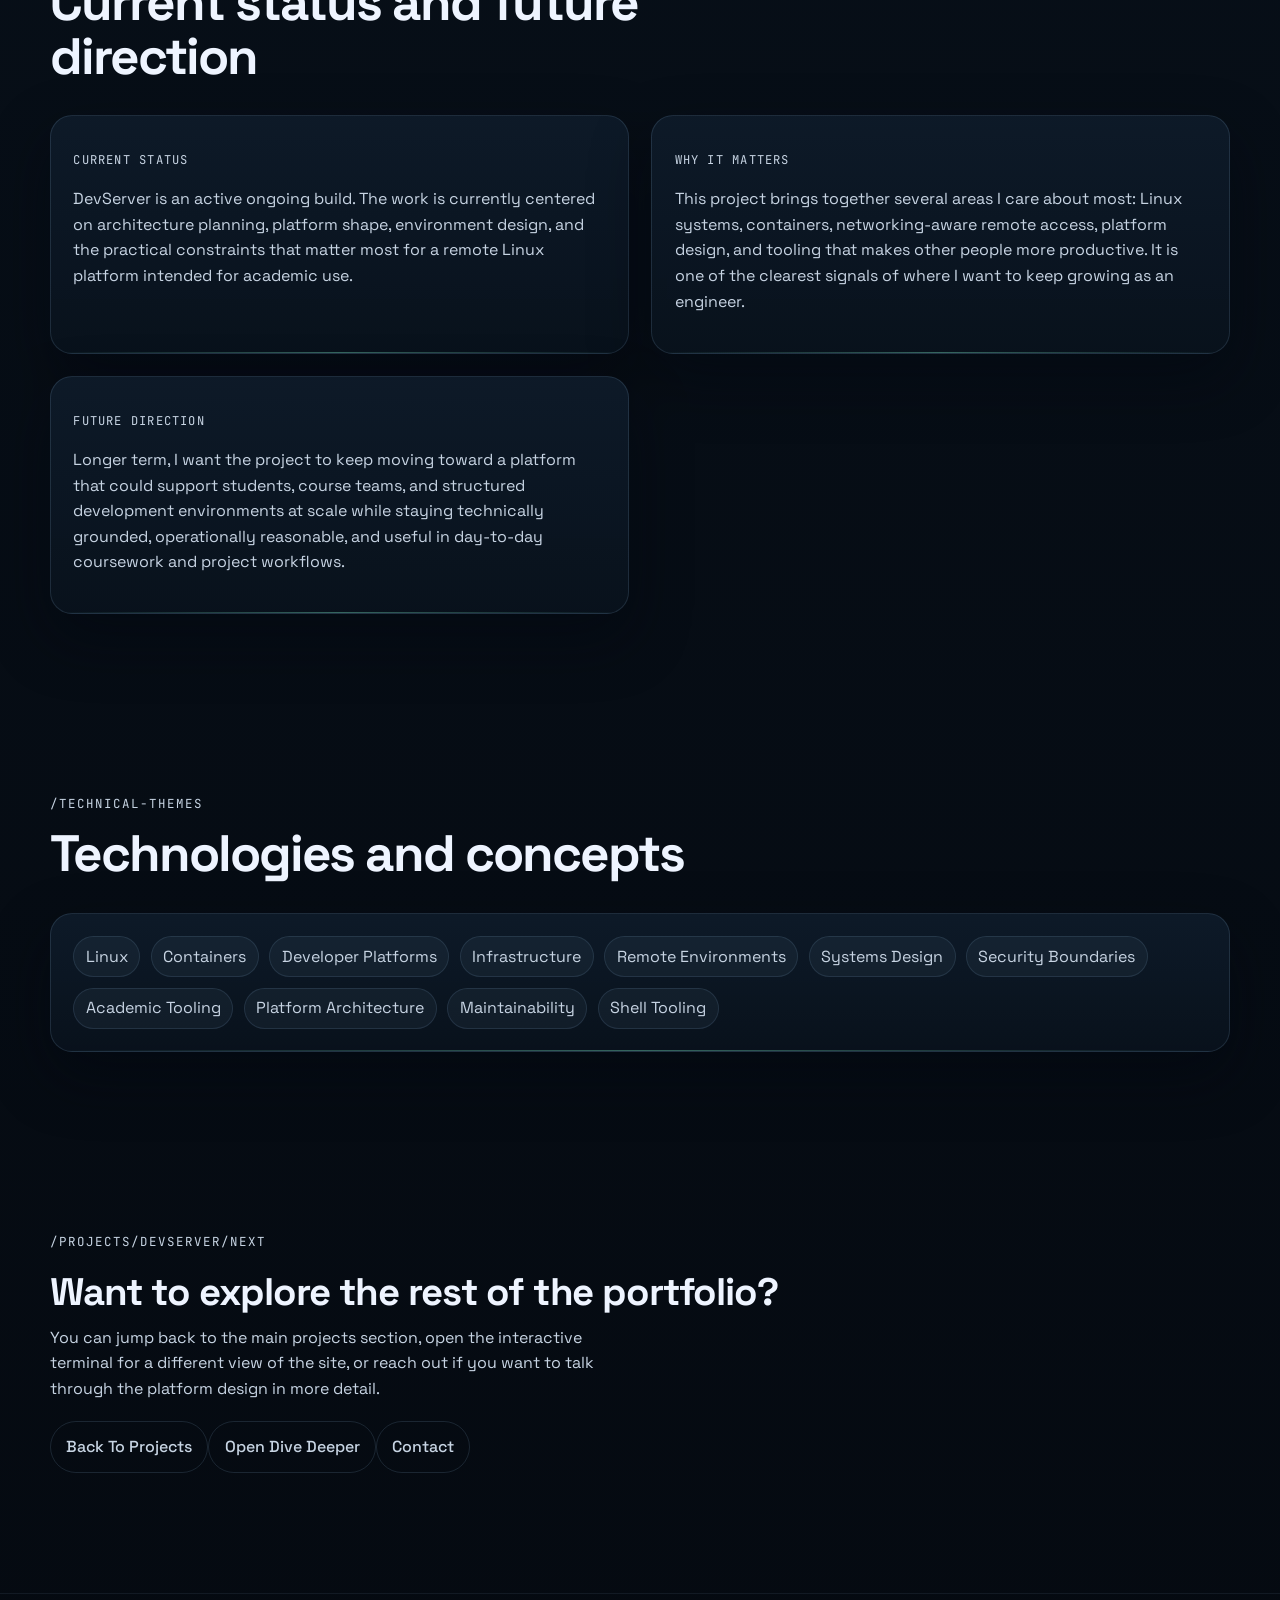
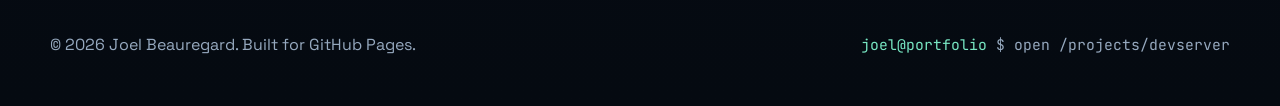
==== commit a4c6edbd: "Added to devserver description" ====
--- a/projects/devserver/index.html
+++ b/projects/devserver/index.html
@@ -71,7 +71,7 @@
             <h1 id="devserver-title">DevServer</h1>
             <p class="hero-headline">Student Dev Environment Platform</p>
             <p class="hero-summary">
-              DevServer is an ongoing platform-oriented systems project focused on giving students isolated remote Linux development environments for coursework, projects, and terminal-based workflows. It reflects how I think about infrastructure, containers, security boundaries, maintainability, and practical developer tooling in academic settings.
+              DevServer is an actively developed multi-user platform focused on giving students isolated remote Linux development environments for coursework, projects, and terminal-based workflows. It reflects how I think about infrastructure, containers, security boundaries, maintainability, and practical developer tooling in academic settings, with scalability in mind for academic programs and course infrastructure.
             </p>
 
             <div class="hero-cta">
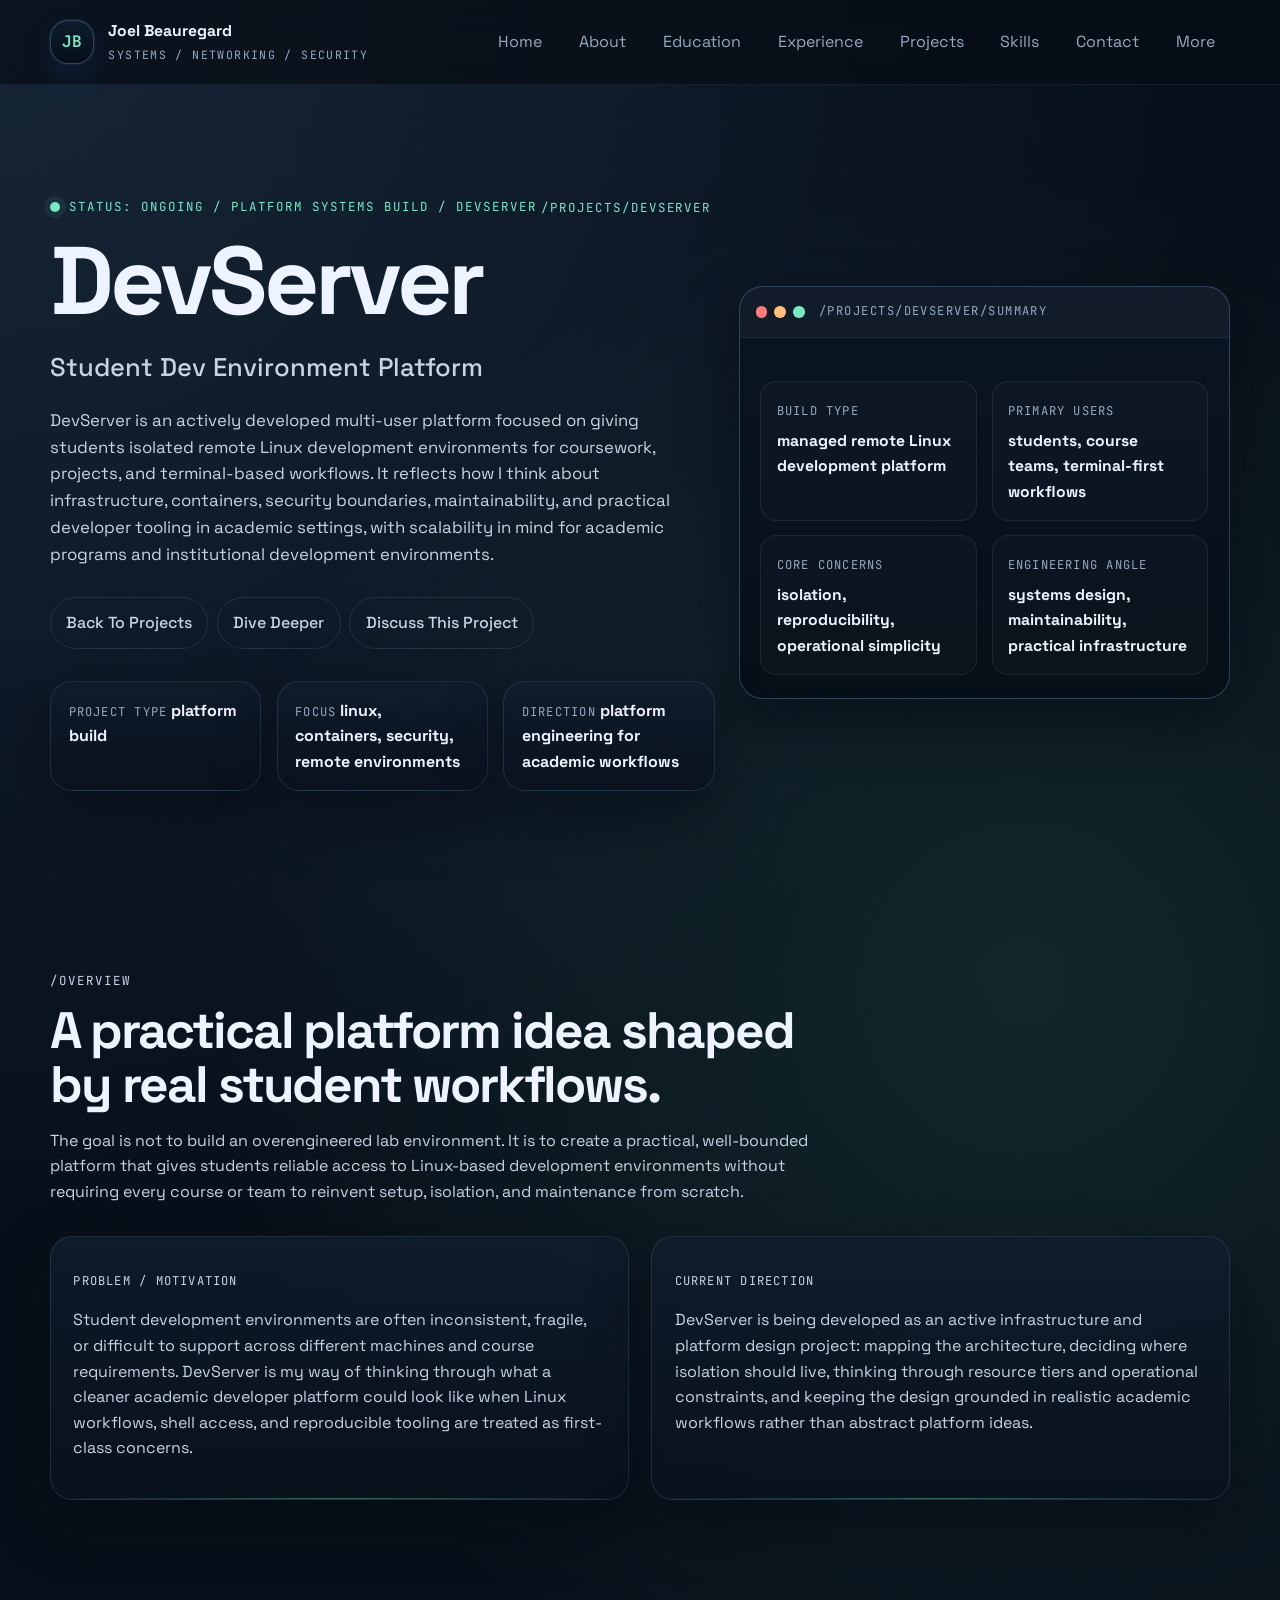
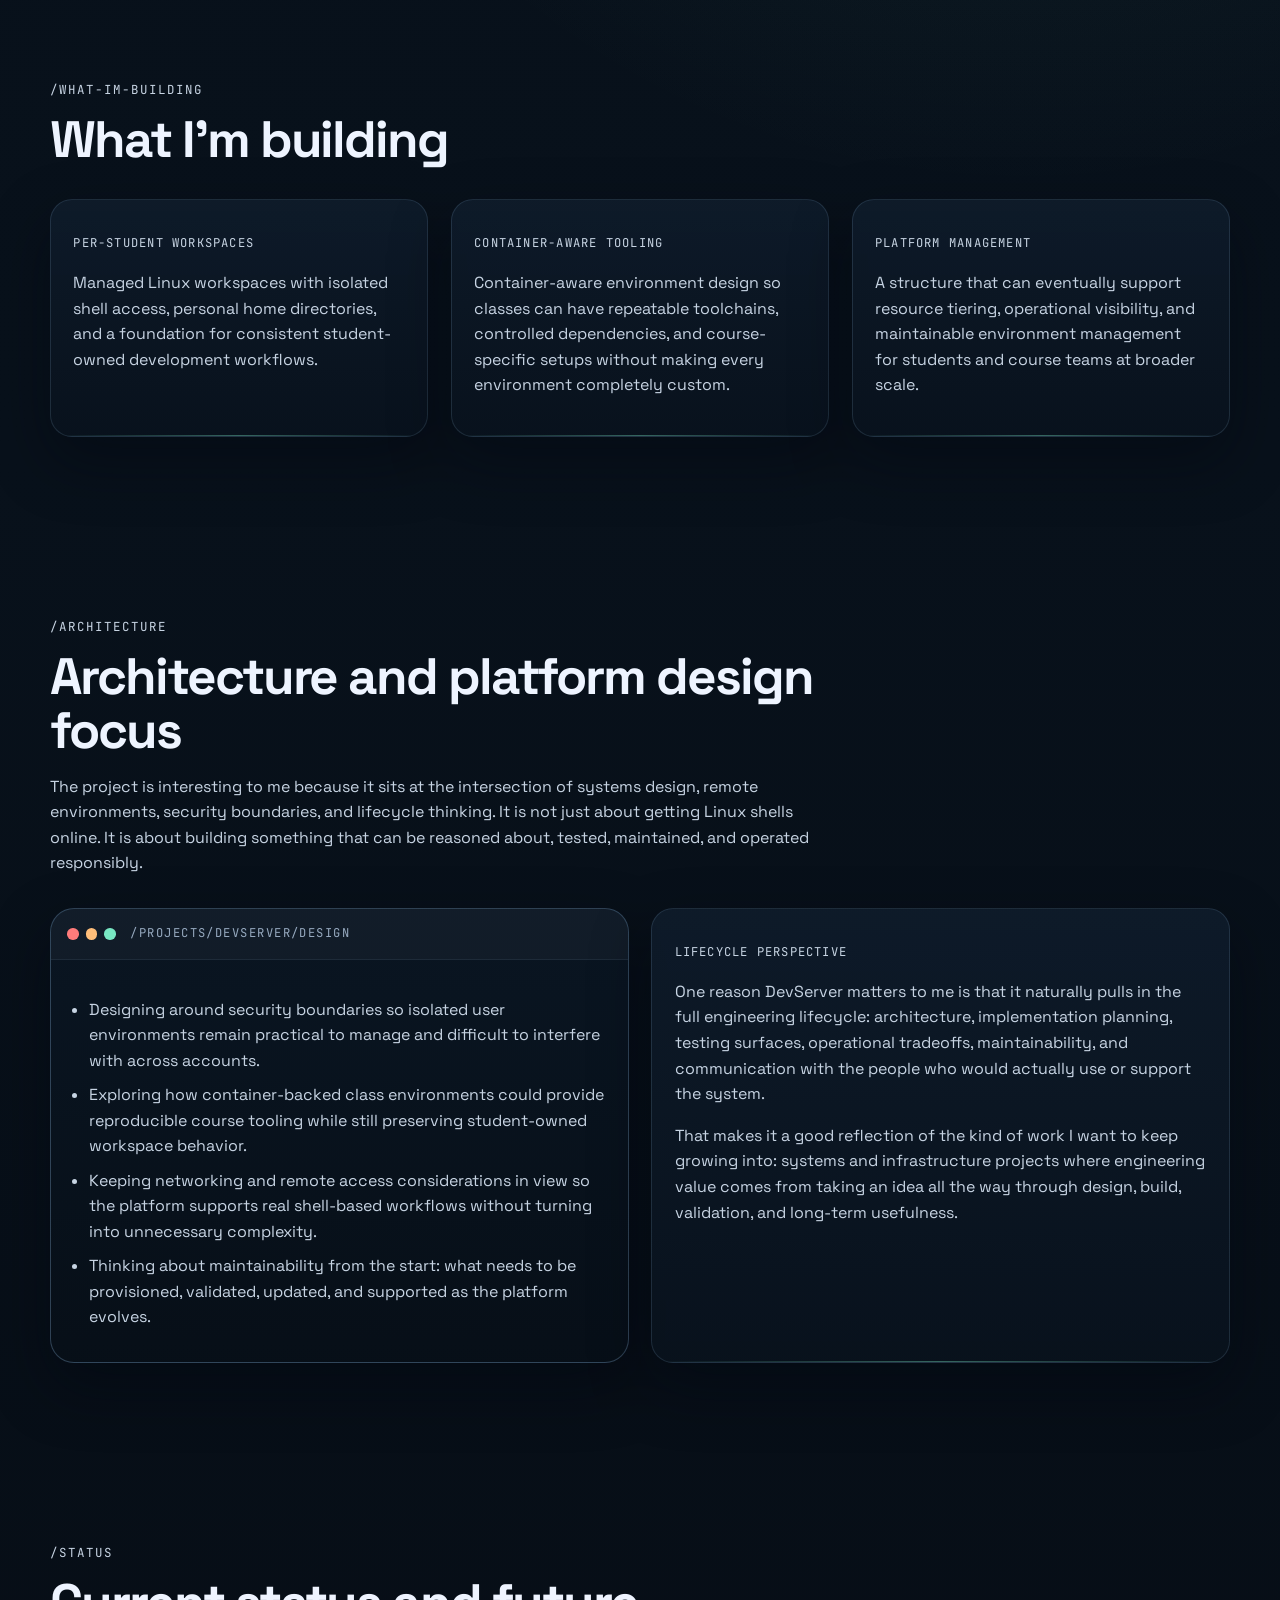
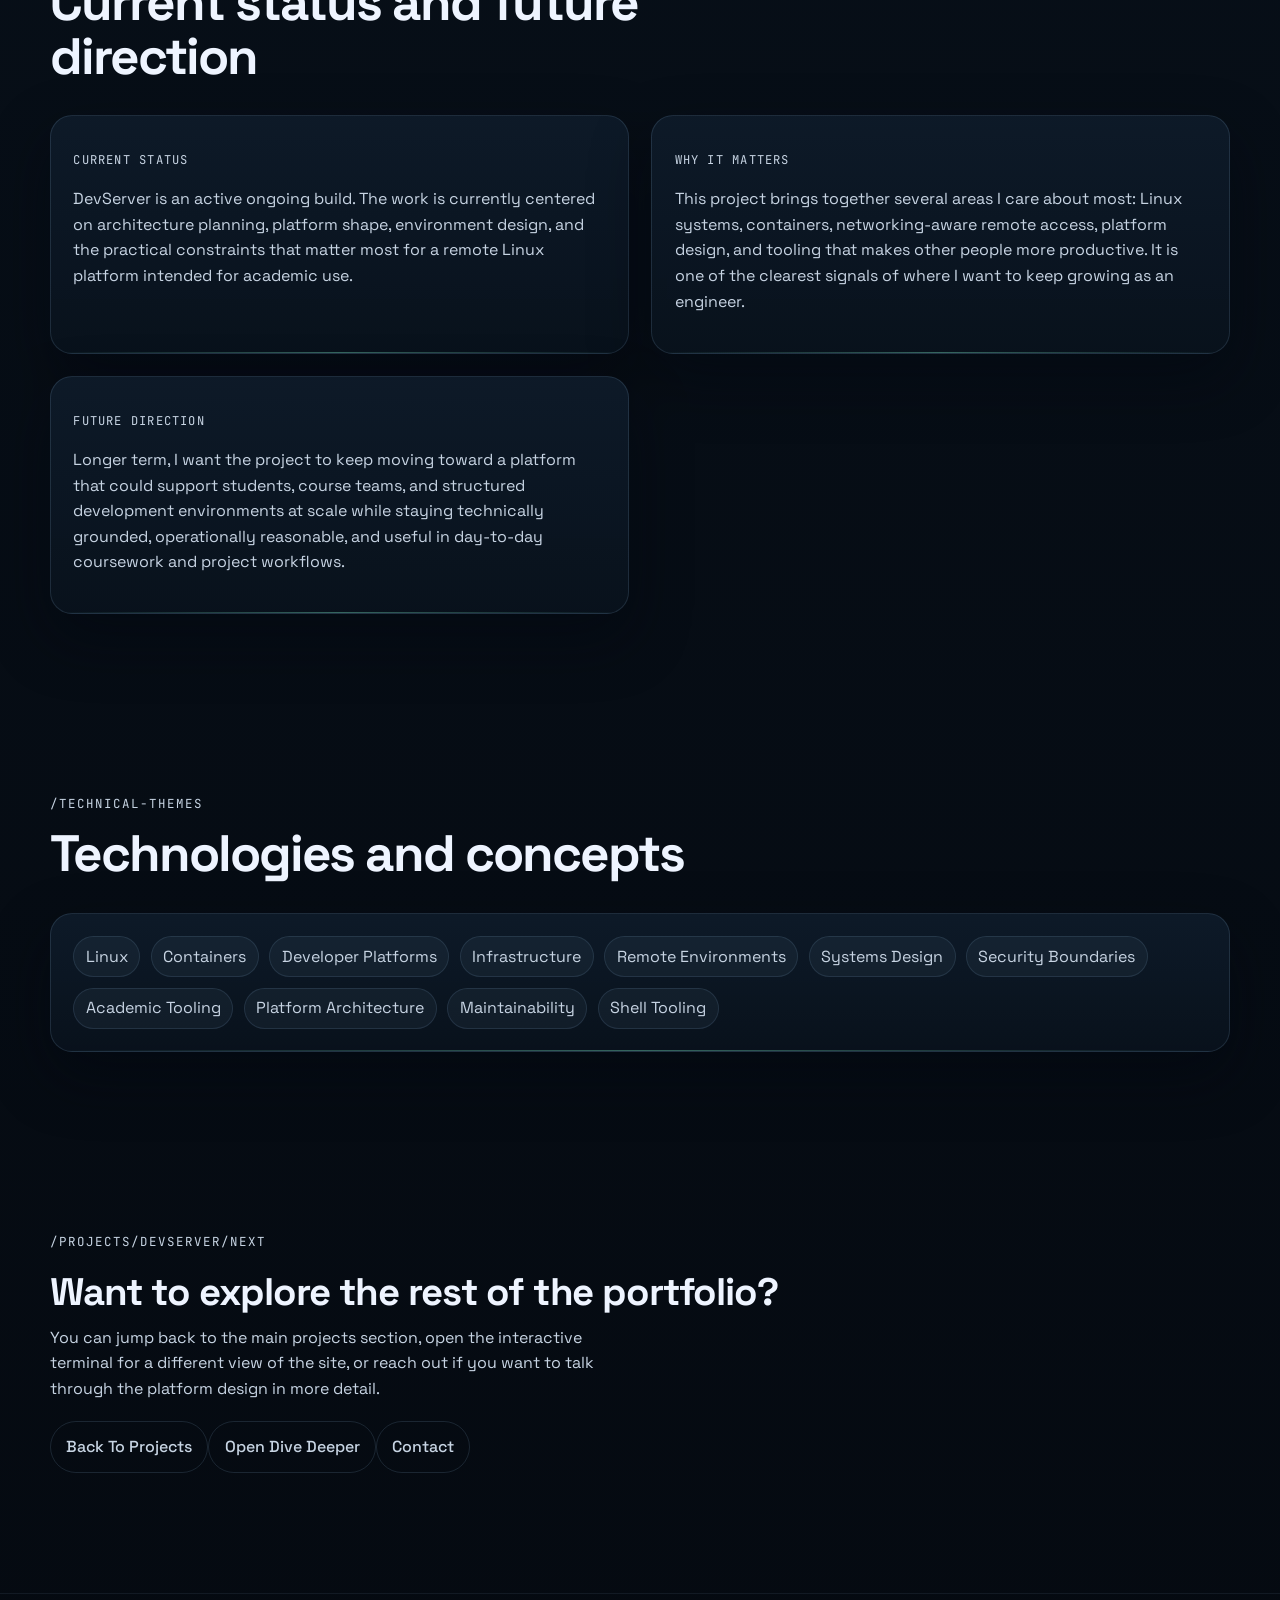
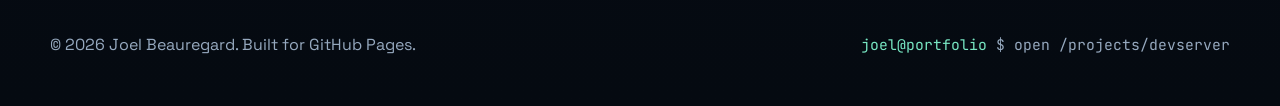
==== commit af7a5d2d: "Updated wording for devserver" ====
--- a/projects/devserver/index.html
+++ b/projects/devserver/index.html
@@ -71,7 +71,7 @@
             <h1 id="devserver-title">DevServer</h1>
             <p class="hero-headline">Student Dev Environment Platform</p>
             <p class="hero-summary">
-              DevServer is an actively developed multi-user platform focused on giving students isolated remote Linux development environments for coursework, projects, and terminal-based workflows. It reflects how I think about infrastructure, containers, security boundaries, maintainability, and practical developer tooling in academic settings, with scalability in mind for academic programs and course infrastructure.
+              DevServer is an actively developed multi-user platform focused on giving students isolated remote Linux development environments for coursework, projects, and terminal-based workflows. It reflects how I think about infrastructure, containers, security boundaries, maintainability, and practical developer tooling in academic settings, with scalability in mind for academic programs and institutional development environments.
             </p>
 
             <div class="hero-cta">
@@ -82,12 +82,12 @@
 
             <ul class="hero-metrics" aria-label="DevServer highlights">
               <li>
-                <span class="metric-label">category</span>
-                <strong>ongoing featured build</strong>
+                <span class="metric-label">project type</span>
+                <strong>platform build</strong>
               </li>
               <li>
                 <span class="metric-label">focus</span>
-                <strong>linux, containers, remote environments</strong>
+                <strong>linux, containers, security, remote environments</strong>
               </li>
               <li>
                 <span class="metric-label">direction</span>
@@ -148,7 +148,7 @@
             <article class="surface-card reveal">
               <p class="card-label">Current Direction</p>
               <p>
-                I’m treating DevServer as an active infrastructure and platform design project: mapping the architecture, deciding where isolation should live, thinking through resource tiers and operational constraints, and keeping the design grounded in realistic academic workflows rather than abstract platform ideas.
+                DevServer is being developed as an active infrastructure and platform design project: mapping the architecture, deciding where isolation should live, thinking through resource tiers and operational constraints, and keeping the design grounded in realistic academic workflows rather than abstract platform ideas.
               </p>
             </article>
           </div>
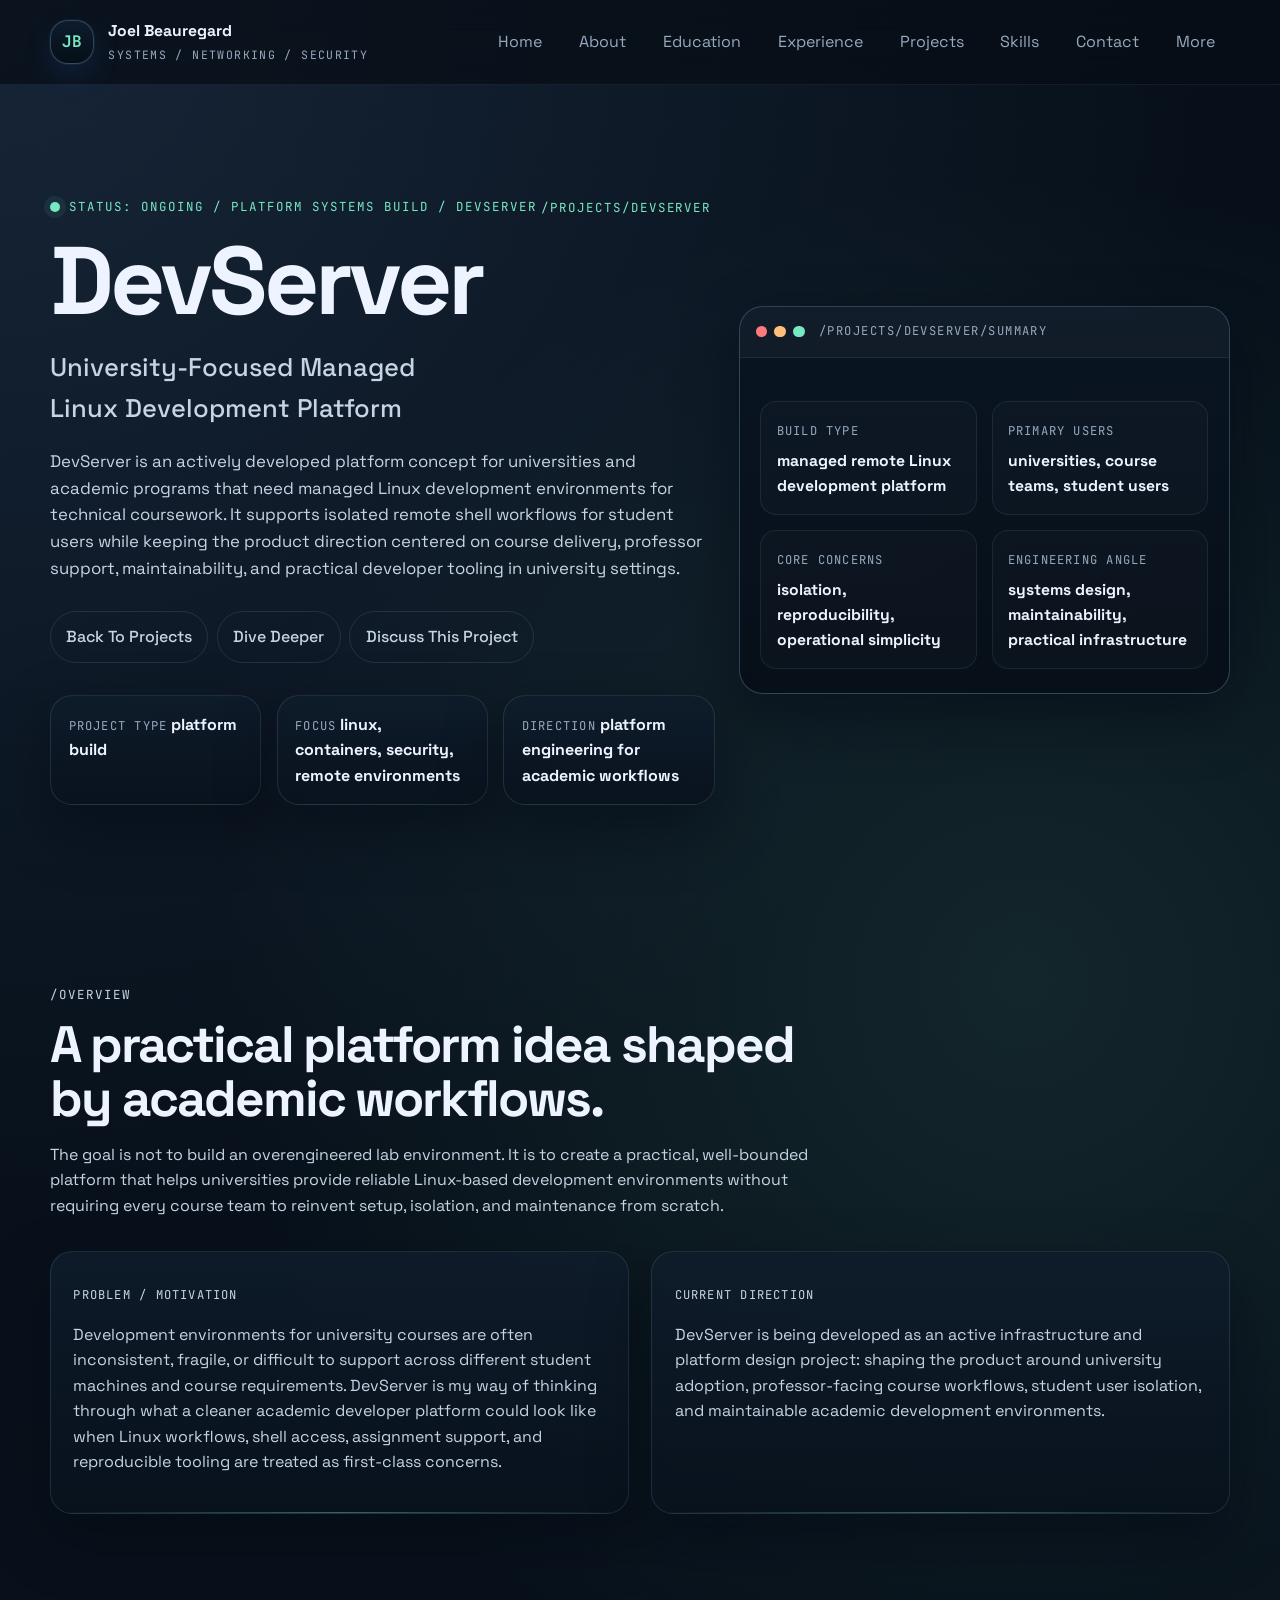
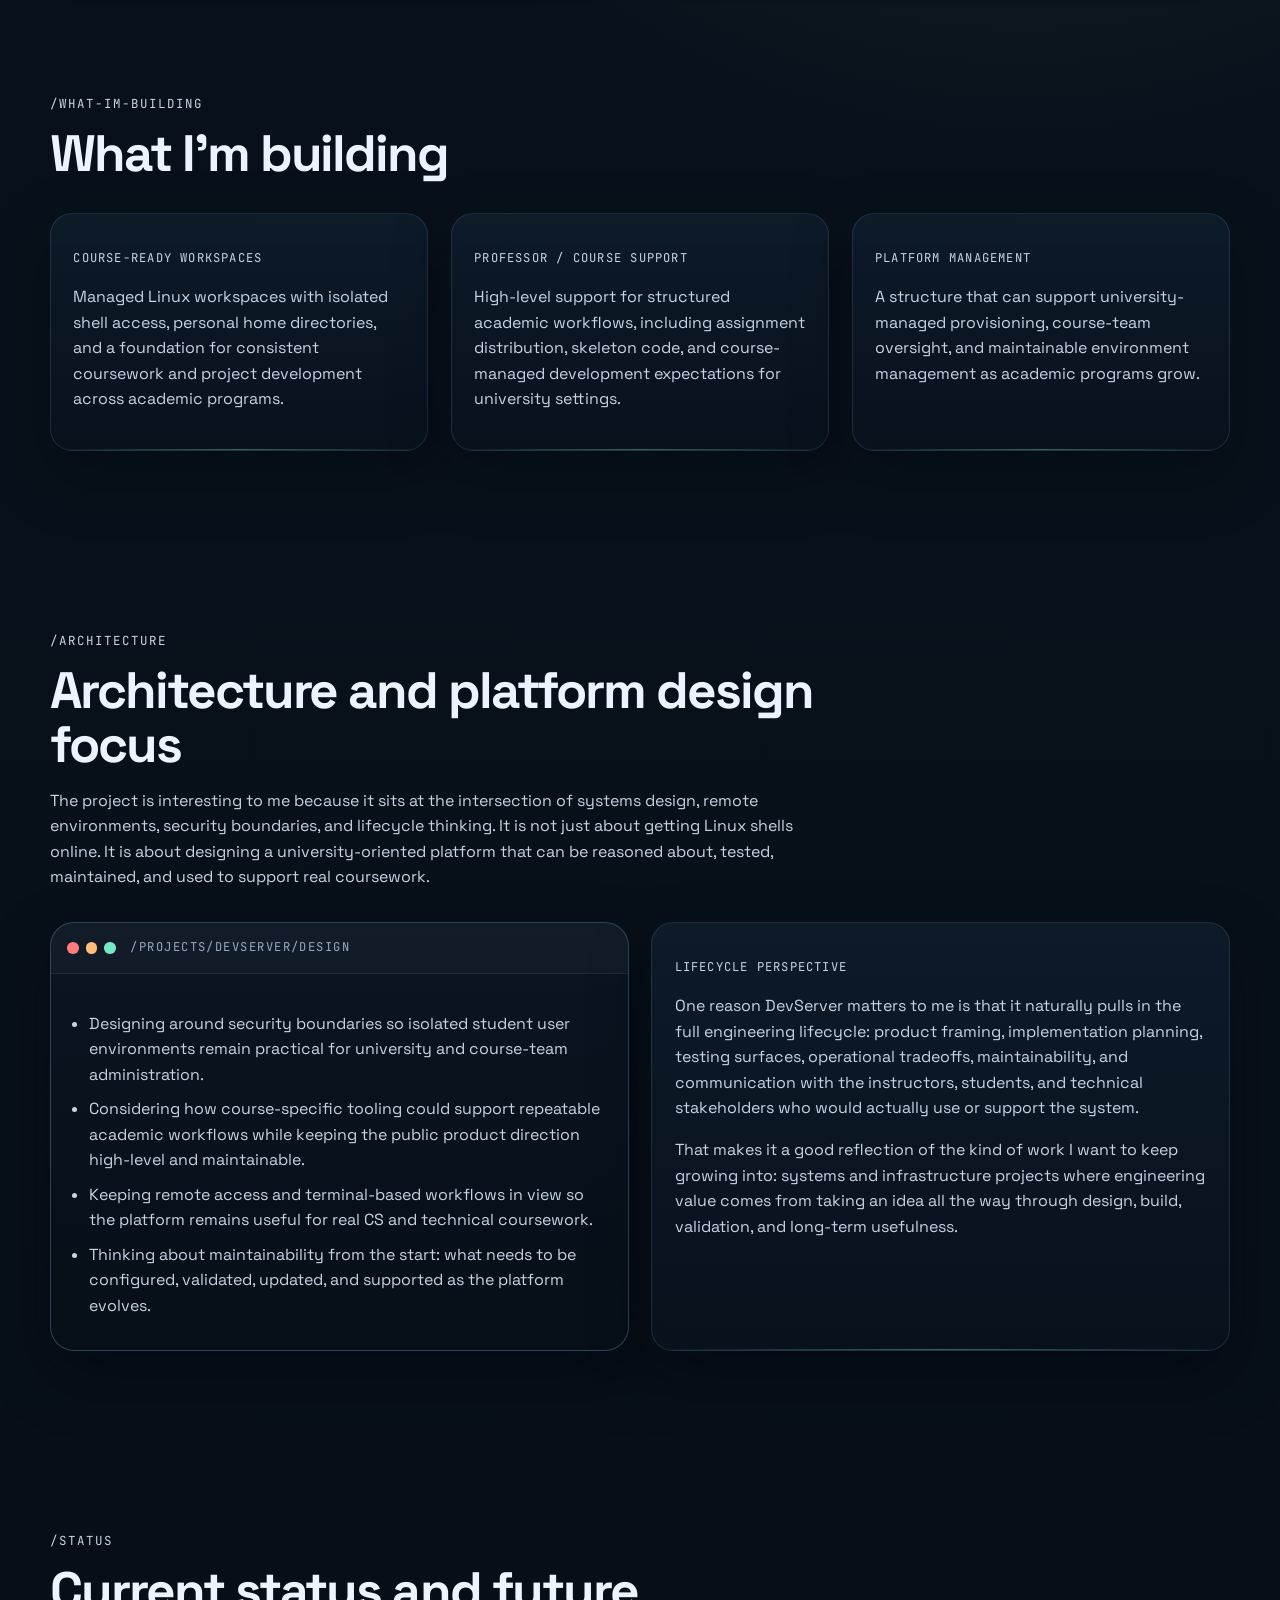
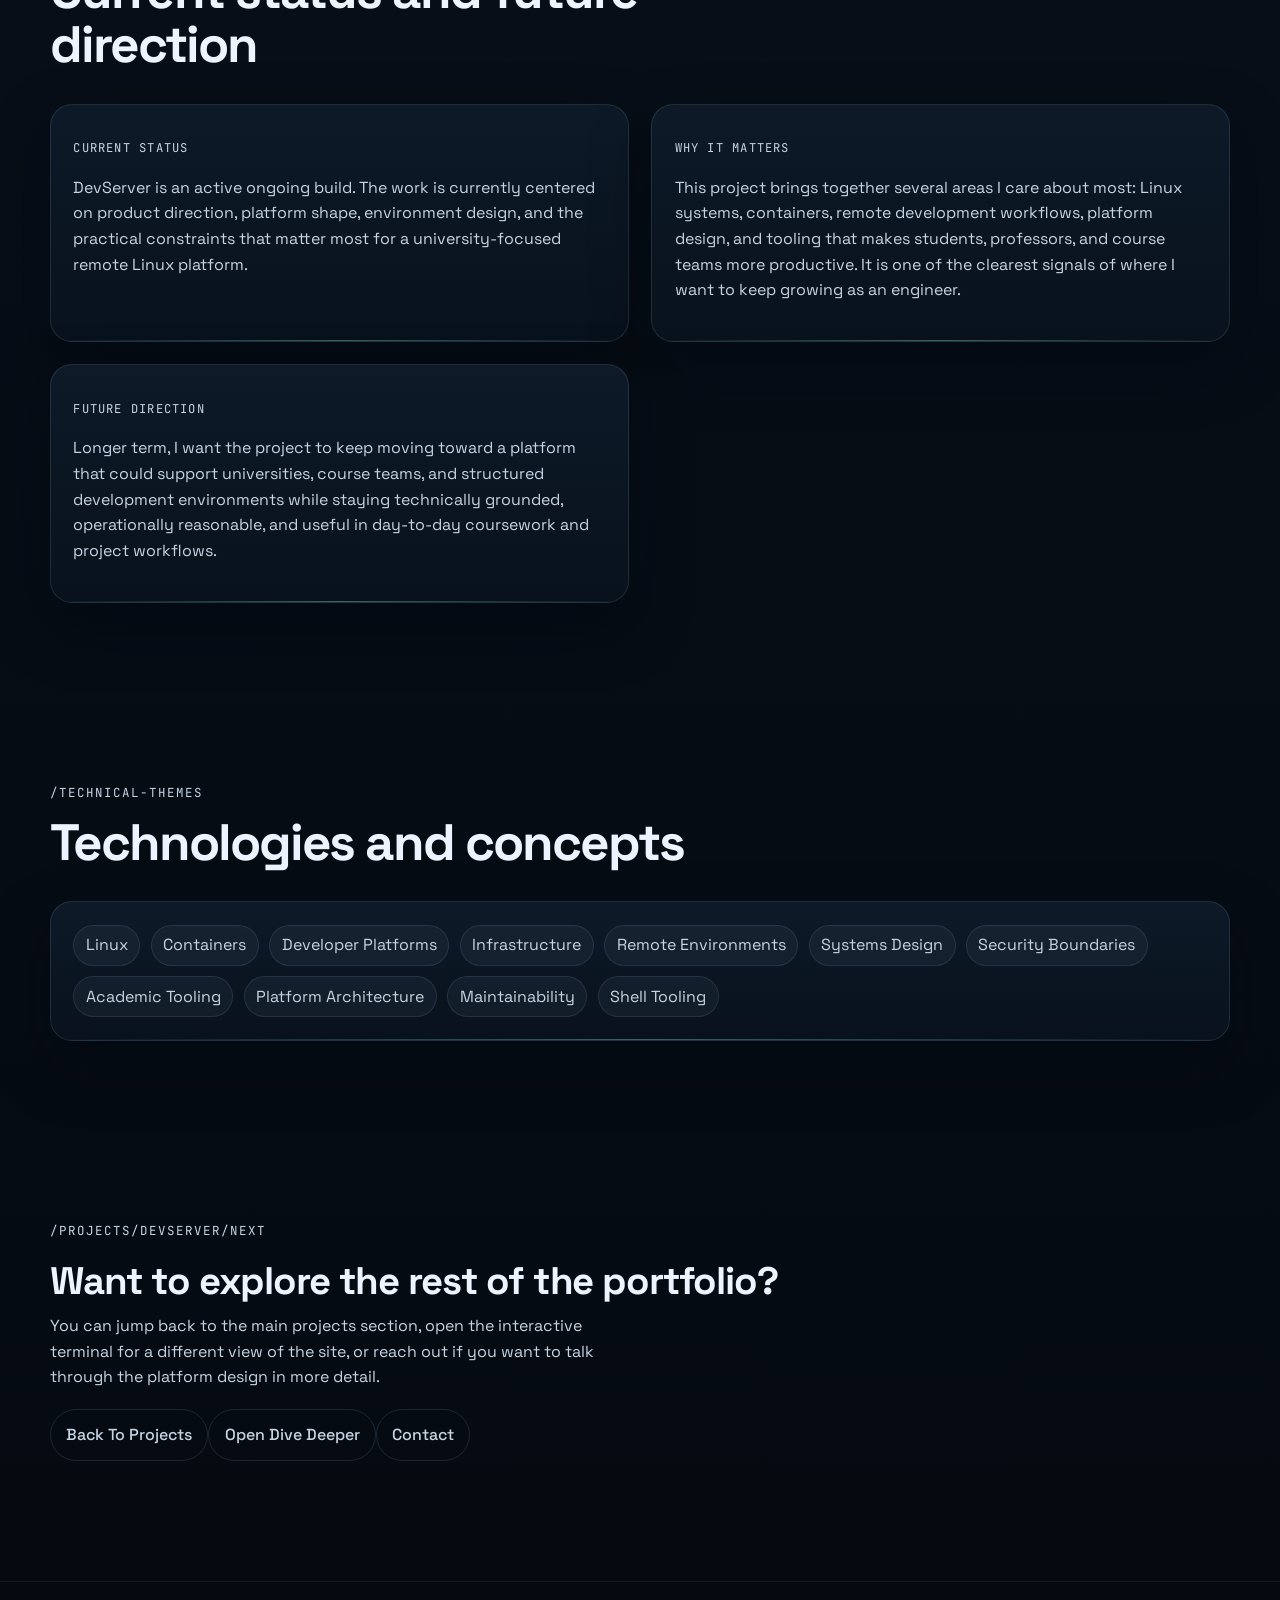
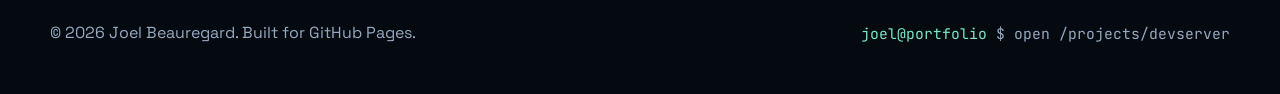
==== commit 25e0c8b6: "Reposition DevServer for university workflows" ====
--- a/projects/devserver/index.html
+++ b/projects/devserver/index.html
@@ -5,7 +5,7 @@
   <meta name="viewport" content="width=device-width, initial-scale=1.0">
   <meta
     name="description"
-    content="DevServer is Joel Beauregard's ongoing student developer environment platform focused on isolated, unified, and remote Linux workspaces, containers, platform design, and practical academic developer tooling."
+    content="DevServer is Joel Beauregard's ongoing university-focused managed Linux development environment platform for coursework, academic programs, and professor-supported development workflows."
   >
   <title>Joel Beauregard | DevServer</title>
   <link rel="preconnect" href="https://fonts.googleapis.com">
@@ -69,9 +69,9 @@
             </p>
             <p class="section-label">/projects/devserver</p>
             <h1 id="devserver-title">DevServer</h1>
-            <p class="hero-headline">Student Dev Environment Platform</p>
+            <p class="hero-headline">University-Focused Managed Linux Development Platform</p>
             <p class="hero-summary">
-              DevServer is an actively developed multi-user platform focused on giving students isolated remote Linux development environments for coursework, projects, and terminal-based workflows. It reflects how I think about infrastructure, containers, security boundaries, maintainability, and practical developer tooling in academic settings, with scalability in mind for academic programs and institutional development environments.
+              DevServer is an actively developed platform concept for universities and academic programs that need managed Linux development environments for technical coursework. It supports isolated remote shell workflows for student users while keeping the product direction centered on course delivery, professor support, maintainability, and practical developer tooling in university settings.
             </p>
 
             <div class="hero-cta">
@@ -111,7 +111,7 @@
                 </article>
                 <article>
                   <span class="mini-label">primary users</span>
-                  <strong>students, course teams, terminal-first workflows</strong>
+                  <strong>universities, course teams, student users</strong>
                 </article>
                 <article>
                   <span class="mini-label">core concerns</span>
@@ -131,9 +131,9 @@
         <div class="container">
           <div class="section-heading">
             <p class="section-label">/overview</p>
-            <h2 id="overview-title">A practical platform idea shaped by real student workflows.</h2>
+            <h2 id="overview-title">A practical platform idea shaped by academic workflows.</h2>
             <p>
-              The goal is not to build an overengineered lab environment. It is to create a practical, well-bounded platform that gives students reliable access to Linux-based development environments without requiring every course or team to reinvent setup, isolation, and maintenance from scratch.
+              The goal is not to build an overengineered lab environment. It is to create a practical, well-bounded platform that helps universities provide reliable Linux-based development environments without requiring every course team to reinvent setup, isolation, and maintenance from scratch.
             </p>
           </div>
 
@@ -141,14 +141,14 @@
             <article class="surface-card reveal">
               <p class="card-label">Problem / Motivation</p>
               <p>
-                Student development environments are often inconsistent, fragile, or difficult to support across different machines and course requirements. DevServer is my way of thinking through what a cleaner academic developer platform could look like when Linux workflows, shell access, and reproducible tooling are treated as first-class concerns.
+                Development environments for university courses are often inconsistent, fragile, or difficult to support across different student machines and course requirements. DevServer is my way of thinking through what a cleaner academic developer platform could look like when Linux workflows, shell access, assignment support, and reproducible tooling are treated as first-class concerns.
               </p>
             </article>
 
             <article class="surface-card reveal">
               <p class="card-label">Current Direction</p>
               <p>
-                DevServer is being developed as an active infrastructure and platform design project: mapping the architecture, deciding where isolation should live, thinking through resource tiers and operational constraints, and keeping the design grounded in realistic academic workflows rather than abstract platform ideas.
+                DevServer is being developed as an active infrastructure and platform design project: shaping the product around university adoption, professor-facing course workflows, student user isolation, and maintainable academic development environments.
               </p>
             </article>
           </div>
@@ -164,23 +164,23 @@
 
           <div class="detail-grid detail-grid-three">
             <article class="surface-card reveal">
-              <p class="card-label">Per-Student Workspaces</p>
-              <p>
-                Managed Linux workspaces with isolated shell access, personal home directories, and a foundation for consistent student-owned development workflows.
-              </p>
-            </article>
-
-            <article class="surface-card reveal">
-              <p class="card-label">Container-Aware Tooling</p>
-              <p>
-                Container-aware environment design so classes can have repeatable toolchains, controlled dependencies, and course-specific setups without making every environment completely custom.
+              <p class="card-label">Course-Ready Workspaces</p>
+              <p>
+                Managed Linux workspaces with isolated shell access, personal home directories, and a foundation for consistent coursework and project development across academic programs.
+              </p>
+            </article>
+
+            <article class="surface-card reveal">
+              <p class="card-label">Professor / Course Support</p>
+              <p>
+                High-level support for structured academic workflows, including assignment distribution, skeleton code, and course-managed development expectations for university settings.
               </p>
             </article>
 
             <article class="surface-card reveal">
               <p class="card-label">Platform Management</p>
               <p>
-                A structure that can eventually support resource tiering, operational visibility, and maintainable environment management for students and course teams at broader scale.
+                A structure that can support university-managed provisioning, course-team oversight, and maintainable environment management as academic programs grow.
               </p>
             </article>
           </div>
@@ -193,7 +193,7 @@
             <p class="section-label">/architecture</p>
             <h2 id="architecture-title">Architecture and platform design focus</h2>
             <p>
-              The project is interesting to me because it sits at the intersection of systems design, remote environments, security boundaries, and lifecycle thinking. It is not just about getting Linux shells online. It is about building something that can be reasoned about, tested, maintained, and operated responsibly.
+              The project is interesting to me because it sits at the intersection of systems design, remote environments, security boundaries, and lifecycle thinking. It is not just about getting Linux shells online. It is about designing a university-oriented platform that can be reasoned about, tested, maintained, and used to support real coursework.
             </p>
           </div>
 
@@ -207,10 +207,10 @@
               </div>
               <div class="panel-body">
                 <ul class="experience-points">
-                  <li>Designing around security boundaries so isolated user environments remain practical to manage and difficult to interfere with across accounts.</li>
-                  <li>Exploring how container-backed class environments could provide reproducible course tooling while still preserving student-owned workspace behavior.</li>
-                  <li>Keeping networking and remote access considerations in view so the platform supports real shell-based workflows without turning into unnecessary complexity.</li>
-                  <li>Thinking about maintainability from the start: what needs to be provisioned, validated, updated, and supported as the platform evolves.</li>
+                  <li>Designing around security boundaries so isolated student user environments remain practical for university and course-team administration.</li>
+                  <li>Considering how course-specific tooling could support repeatable academic workflows while keeping the public product direction high-level and maintainable.</li>
+                  <li>Keeping remote access and terminal-based workflows in view so the platform remains useful for real CS and technical coursework.</li>
+                  <li>Thinking about maintainability from the start: what needs to be configured, validated, updated, and supported as the platform evolves.</li>
                 </ul>
               </div>
             </article>
@@ -218,7 +218,7 @@
             <article class="surface-card reveal">
               <p class="card-label">Lifecycle Perspective</p>
               <p>
-                One reason DevServer matters to me is that it naturally pulls in the full engineering lifecycle: architecture, implementation planning, testing surfaces, operational tradeoffs, maintainability, and communication with the people who would actually use or support the system.
+                One reason DevServer matters to me is that it naturally pulls in the full engineering lifecycle: product framing, implementation planning, testing surfaces, operational tradeoffs, maintainability, and communication with the instructors, students, and technical stakeholders who would actually use or support the system.
               </p>
               <p>
                 That makes it a good reflection of the kind of work I want to keep growing into: systems and infrastructure projects where engineering value comes from taking an idea all the way through design, build, validation, and long-term usefulness.
@@ -239,21 +239,21 @@
             <article class="surface-card reveal">
               <p class="card-label">Current Status</p>
               <p>
-                DevServer is an active ongoing build. The work is currently centered on architecture planning, platform shape, environment design, and the practical constraints that matter most for a remote Linux platform intended for academic use.
+                DevServer is an active ongoing build. The work is currently centered on product direction, platform shape, environment design, and the practical constraints that matter most for a university-focused remote Linux platform.
               </p>
             </article>
 
             <article class="surface-card reveal">
               <p class="card-label">Why It Matters</p>
               <p>
-                This project brings together several areas I care about most: Linux systems, containers, networking-aware remote access, platform design, and tooling that makes other people more productive. It is one of the clearest signals of where I want to keep growing as an engineer.
+                This project brings together several areas I care about most: Linux systems, containers, remote development workflows, platform design, and tooling that makes students, professors, and course teams more productive. It is one of the clearest signals of where I want to keep growing as an engineer.
               </p>
             </article>
 
             <article class="surface-card reveal">
               <p class="card-label">Future Direction</p>
               <p>
-                Longer term, I want the project to keep moving toward a platform that could support students, course teams, and structured development environments at scale while staying technically grounded, operationally reasonable, and useful in day-to-day coursework and project workflows.
+                Longer term, I want the project to keep moving toward a platform that could support universities, course teams, and structured development environments while staying technically grounded, operationally reasonable, and useful in day-to-day coursework and project workflows.
               </p>
             </article>
           </div>
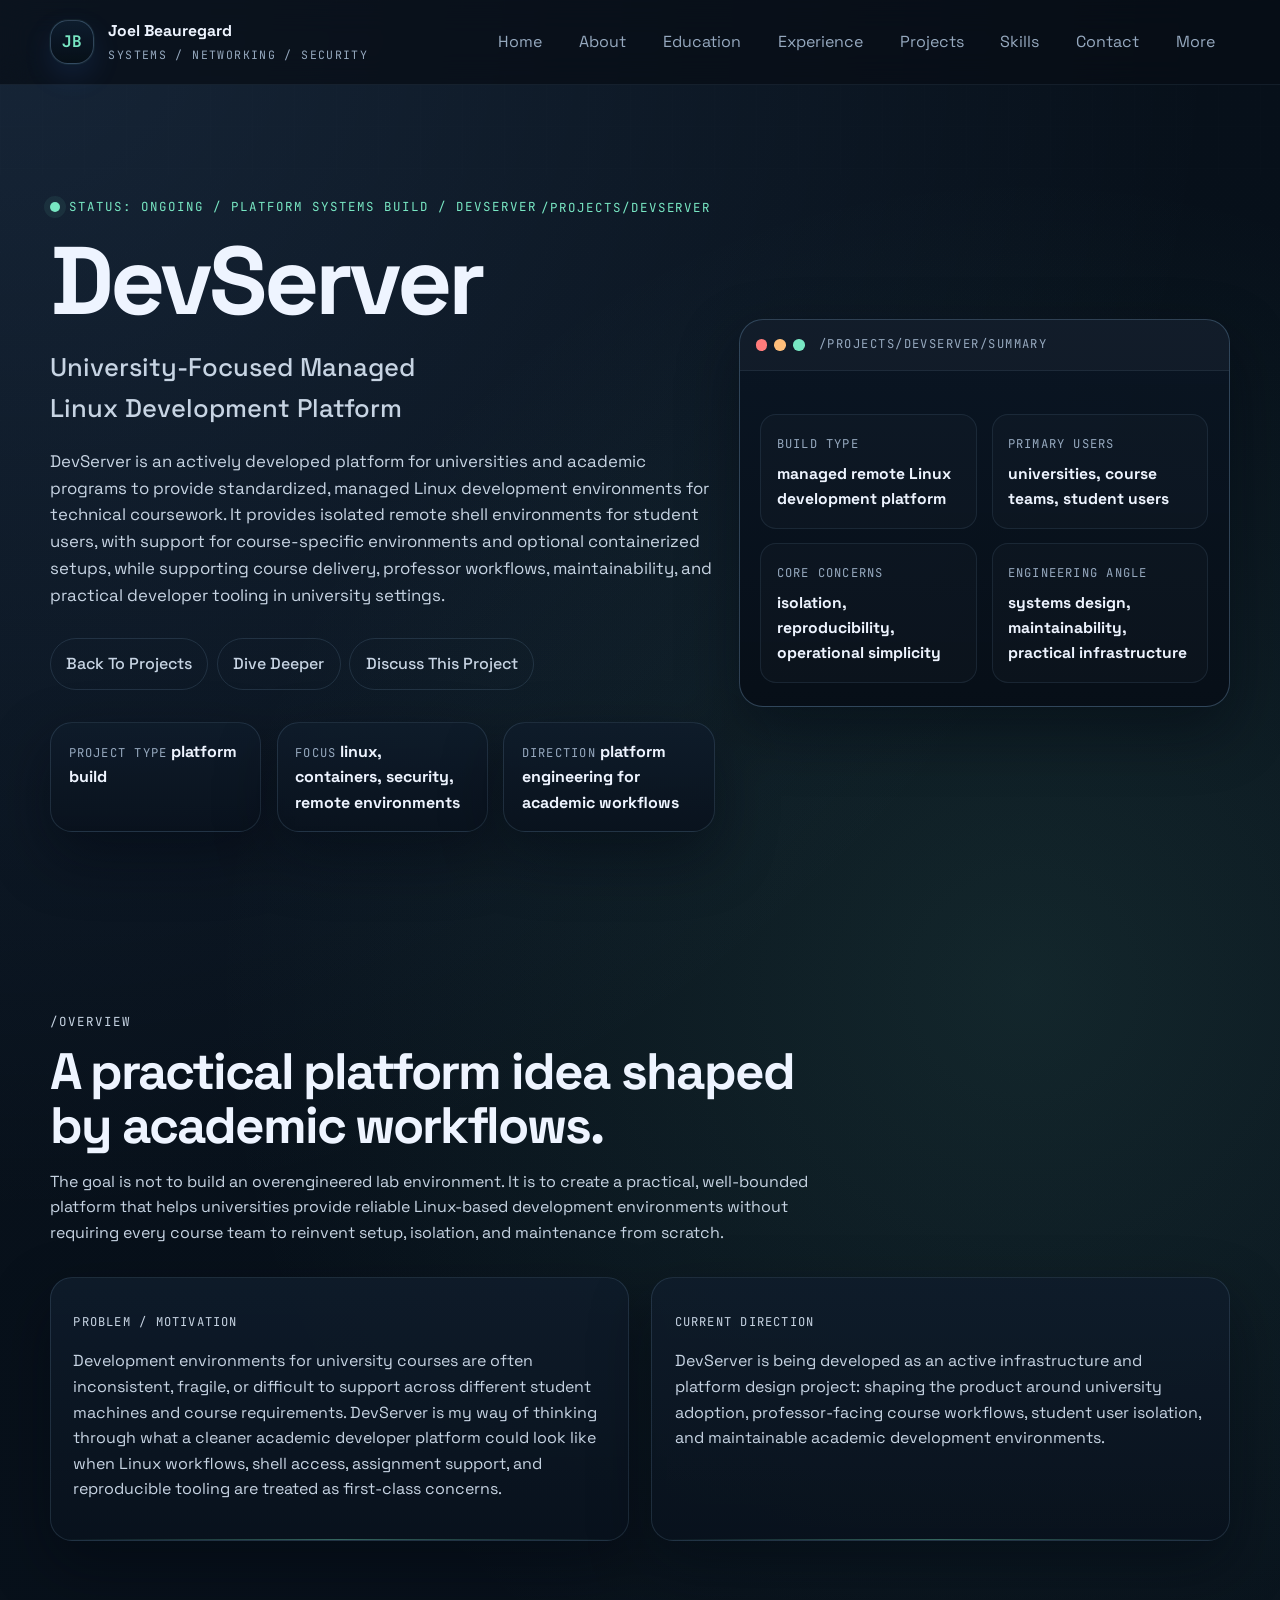
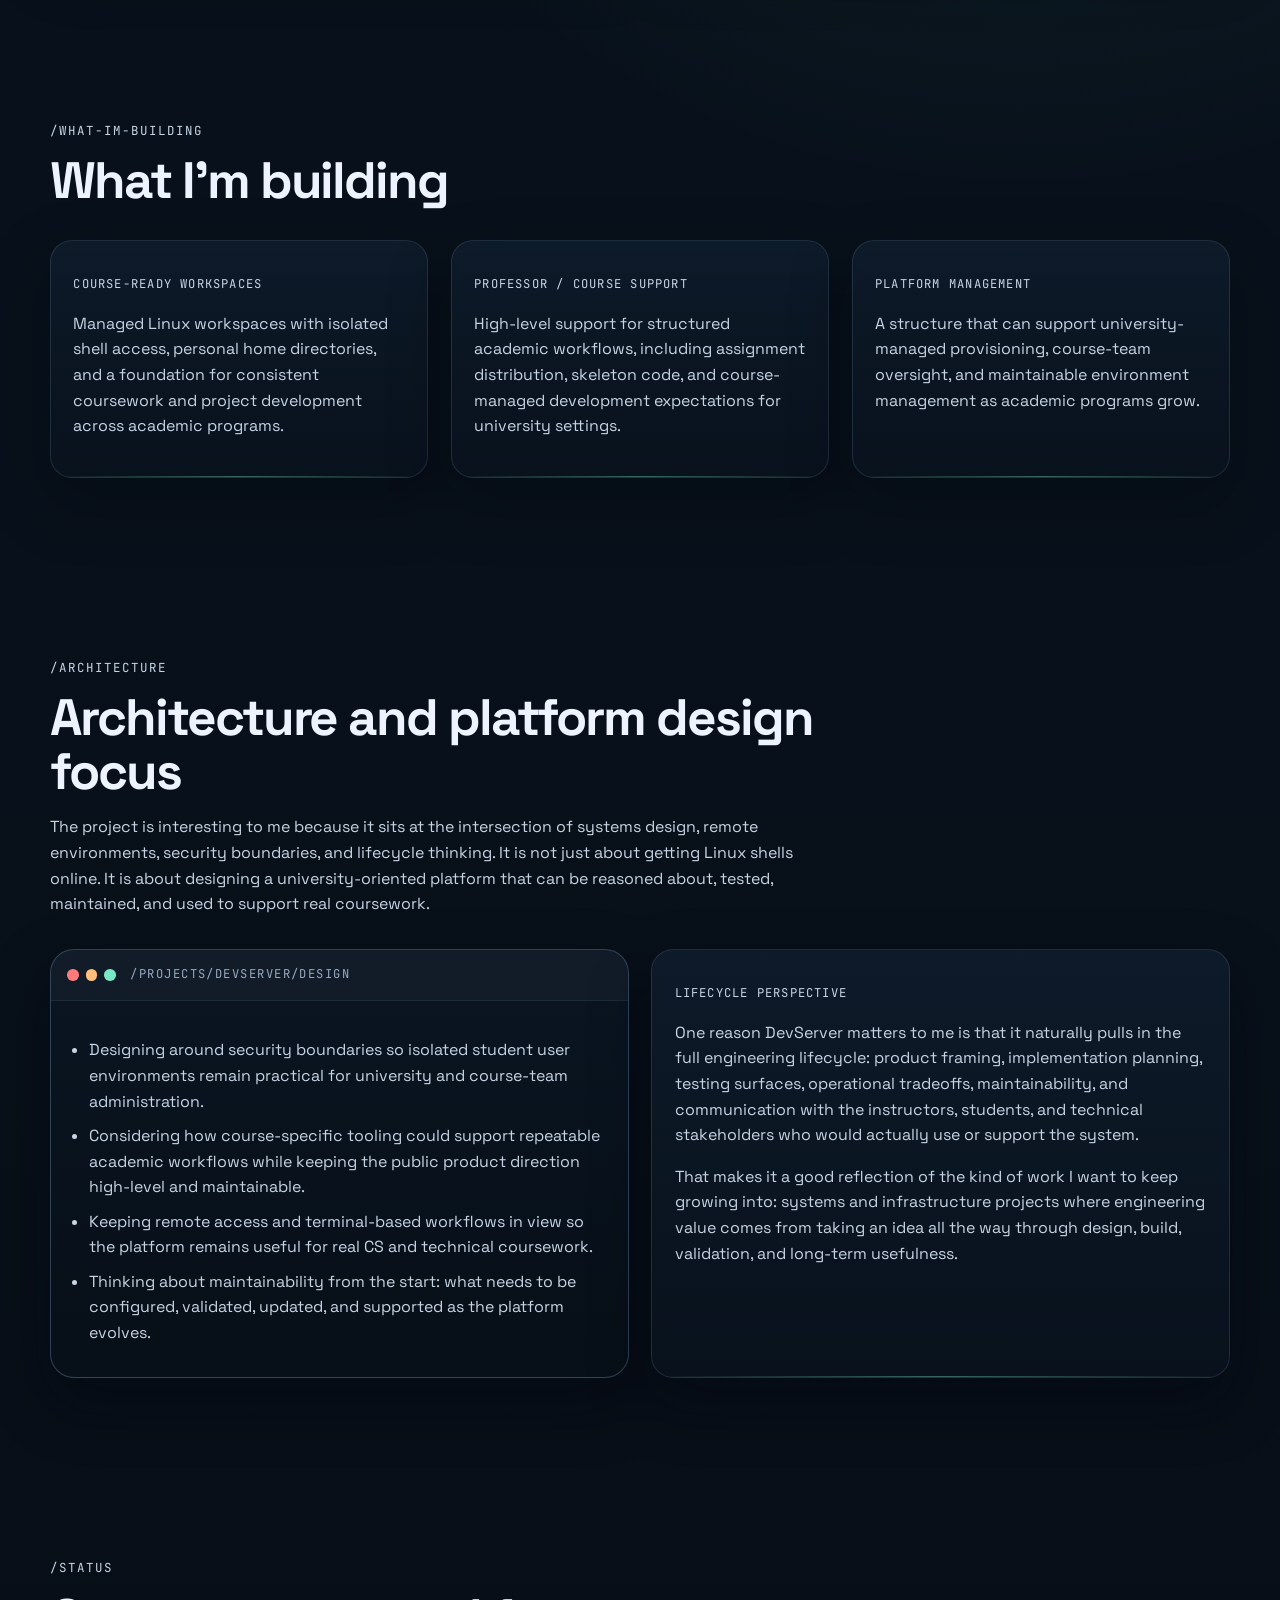
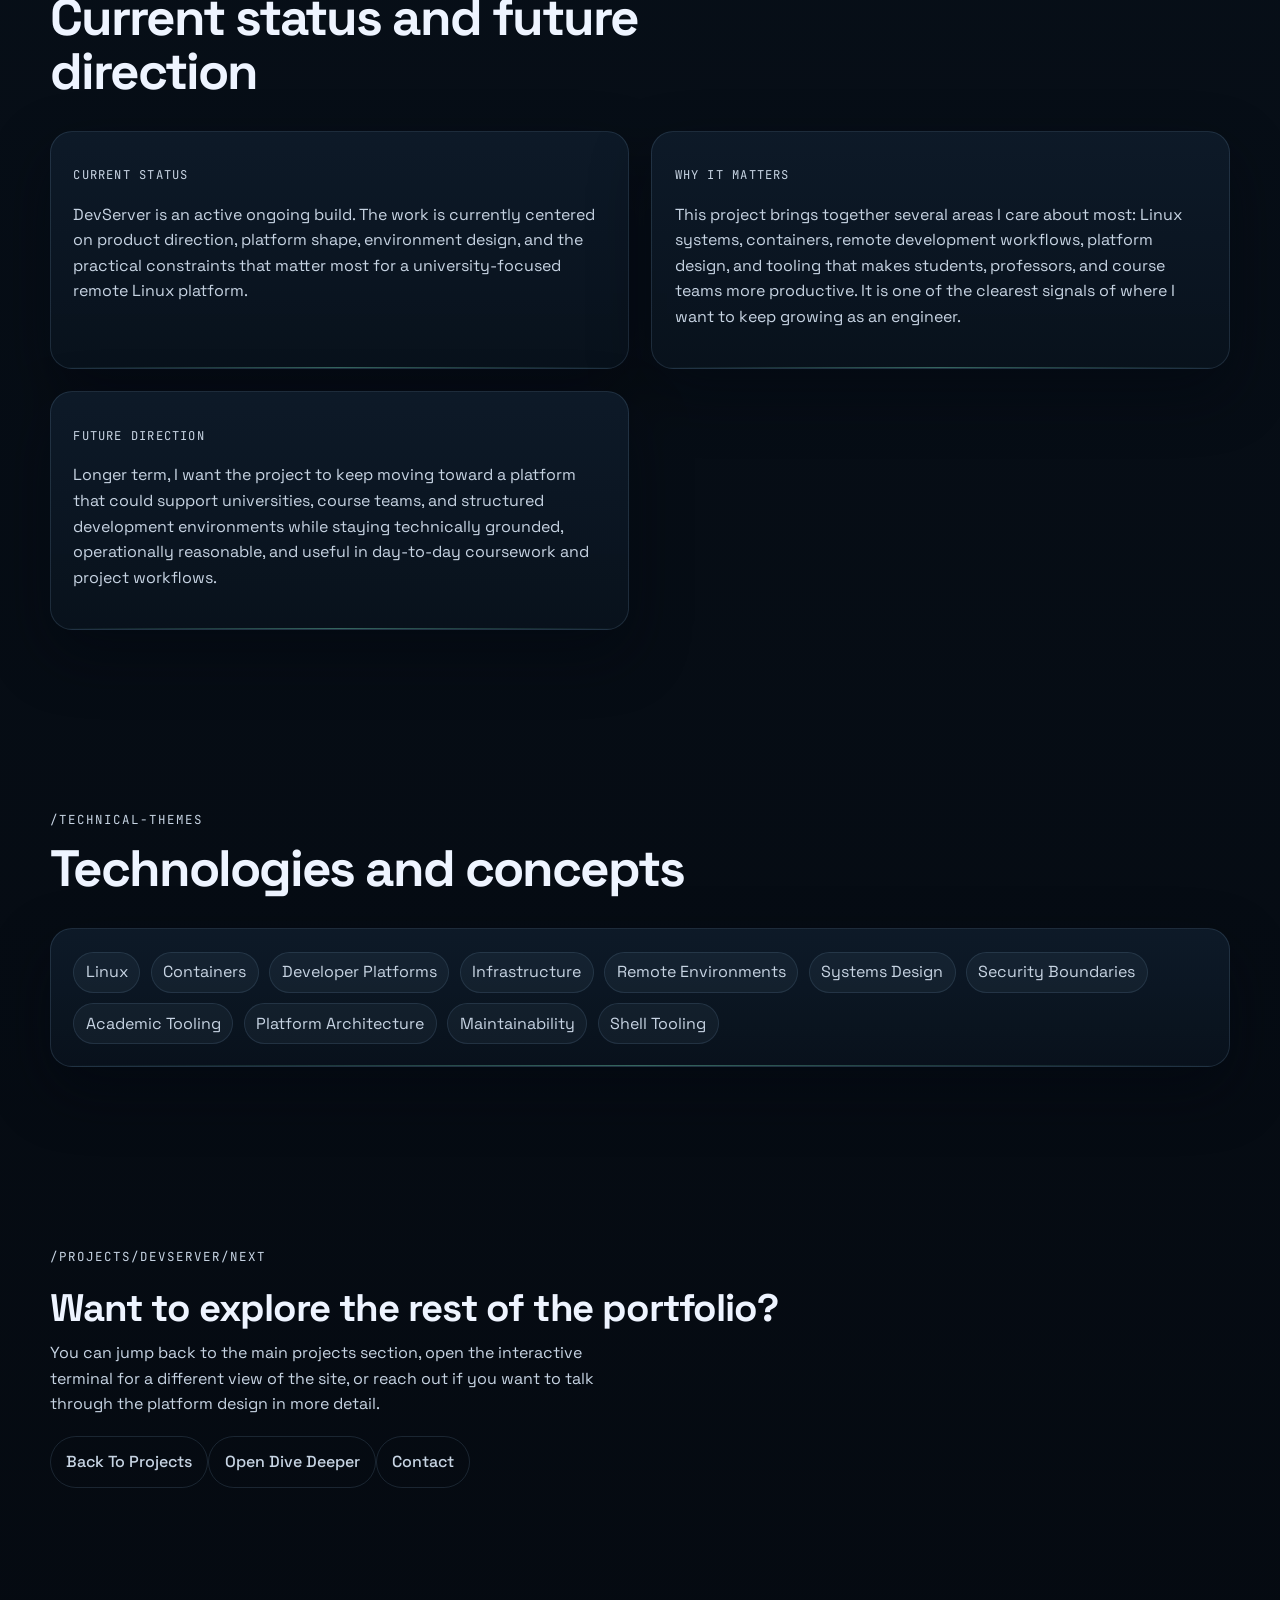
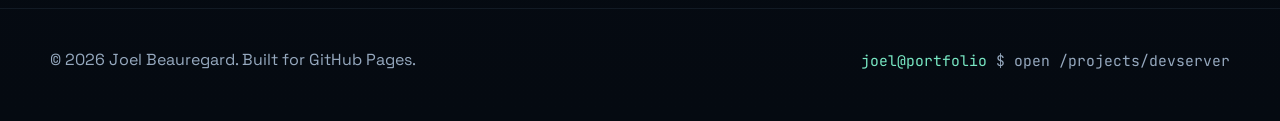
==== commit 614e3c28: "Updated hero summary for DevServer" ====
--- a/projects/devserver/index.html
+++ b/projects/devserver/index.html
@@ -71,7 +71,7 @@
             <h1 id="devserver-title">DevServer</h1>
             <p class="hero-headline">University-Focused Managed Linux Development Platform</p>
             <p class="hero-summary">
-              DevServer is an actively developed platform concept for universities and academic programs that need managed Linux development environments for technical coursework. It supports isolated remote shell workflows for student users while keeping the product direction centered on course delivery, professor support, maintainability, and practical developer tooling in university settings.
+              DevServer is an actively developed platform for universities and academic programs to provide standardized, managed Linux development environments for technical coursework. It provides isolated remote shell environments for student users, with support for course-specific environments and optional containerized setups, while supporting course delivery, professor workflows, maintainability, and practical developer tooling in university settings.
             </p>
 
             <div class="hero-cta">
